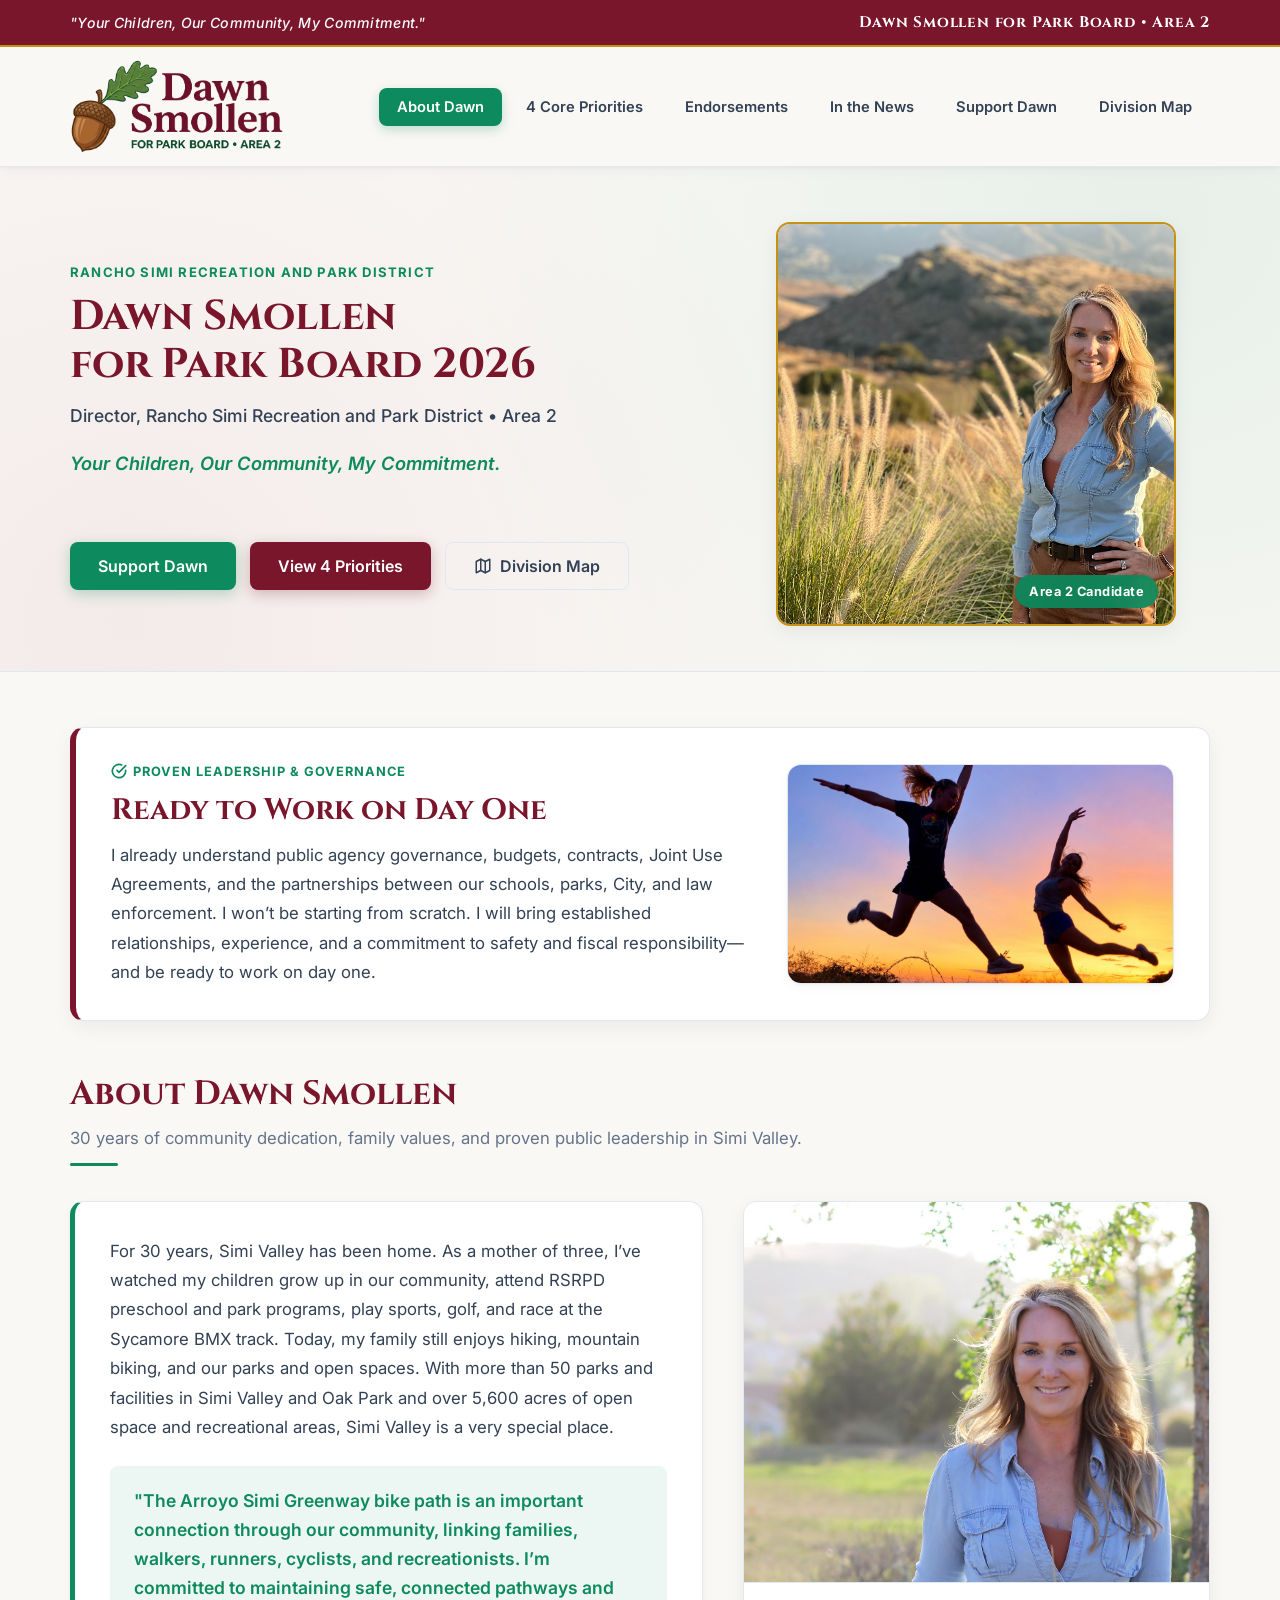
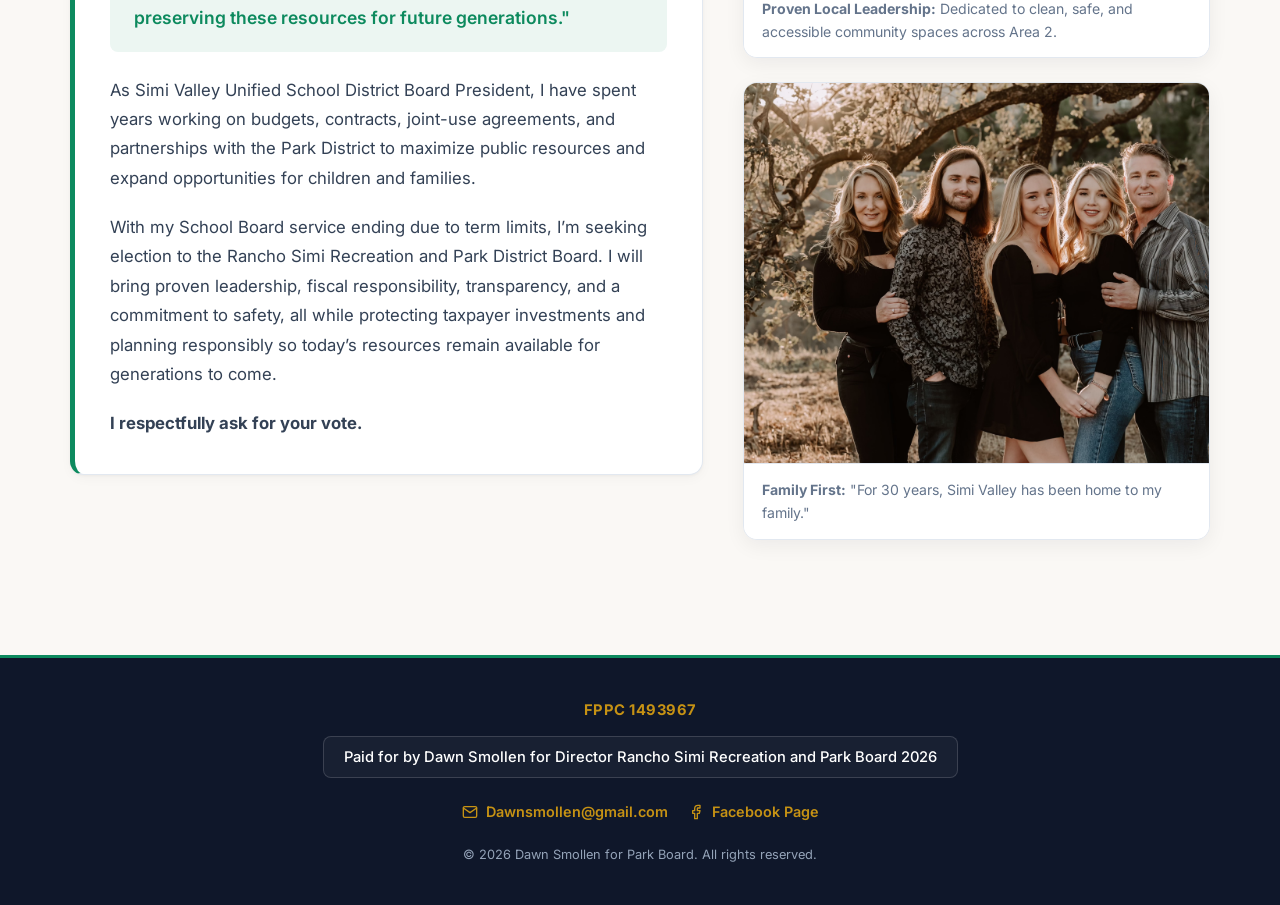
==== index.html @ cfe1ad6b "Add Home Page content Ready to Work on Day One feature banner, update 4 Priorities copy and photos, " ====
<!DOCTYPE html>
<html lang="en">
<head>
  <meta charset="UTF-8">
  <meta name="viewport" content="width=device-width, initial-scale=1.0">
  <meta name="description" content="Official campaign website for Dawn Smollen for Director, Rancho Simi Recreation and Park District Area 2 / Division #2. Your Children, Our Community, My Commitment. FPPC 1493967.">
  <meta name="author" content="Dawn Smollen for Park Board 2026">
  <meta name="robots" content="index, follow">
  <title>Dawn Smollen for Park Board 2026 | Area 2</title>

  <!-- Open Graph / Social Sharing Meta Tags (iMessage, WhatsApp, Facebook, LinkedIn) -->
  <meta property="og:type" content="website">
  <meta property="og:title" content="Dawn Smollen for Park Board 2026 | Area 2">
  <meta property="og:description" content="Official campaign website for Dawn Smollen, candidate for Director, Rancho Simi Recreation and Park District Area 2. Your Children, Our Community, My Commitment. FPPC 1493967.">
  <meta property="og:image" content="assets/images/og-share-banner.jpg">
  <meta property="og:image:secure_url" content="assets/images/og-share-banner.jpg">
  <meta property="og:image:type" content="image/jpeg">
  <meta property="og:image:width" content="1200">
  <meta property="og:image:height" content="630">
  <meta property="og:image:alt" content="Dawn Smollen for Park Board 2026 Area 2 Campaign Banner">
  <meta property="og:site_name" content="Dawn Smollen for Park Board 2026">

  <!-- Twitter Card Meta Tags -->
  <meta name="twitter:card" content="summary_large_image">
  <meta name="twitter:title" content="Dawn Smollen for Park Board 2026 | Area 2">
  <meta name="twitter:description" content="Official campaign website for Dawn Smollen, candidate for Director, Rancho Simi Recreation and Park District Area 2. Your Children, Our Community, My Commitment. FPPC 1493967.">
  <meta name="twitter:image" content="assets/images/og-share-banner.jpg">
  <meta name="twitter:image:alt" content="Dawn Smollen for Park Board 2026 Area 2 Campaign Banner">

  <!-- Favicon -->
  <link rel="icon" type="image/png" sizes="32x32" href="assets/images/favicon-32x32.png">
  <link rel="icon" type="image/png" sizes="192x192" href="assets/images/favicon-192.png">
  <link rel="apple-touch-icon" sizes="180x180" href="assets/images/favicon.png">
  <link rel="shortcut icon" href="assets/images/favicon.ico">

  <!-- Google Fonts -->
  <link rel="preconnect" href="https://fonts.googleapis.com">
  <link rel="preconnect" href="https://fonts.gstatic.com" crossorigin>
  <link href="https://fonts.googleapis.com/css2?family=Cinzel:wght@600;700&family=Inter:wght@400;500;600;700&display=swap" rel="stylesheet">
  
  <link rel="stylesheet" href="styles.css">
</head>
<body>

  <!-- Top Title Banner -->
  <div class="top-banner">
    <div class="container top-banner-content">
      <div class="banner-slogan">"Your Children, Our Community, My Commitment."</div>
      <div class="banner-title">Dawn Smollen for Park Board • Area 2</div>
    </div>
  </div>

  <!-- Main Navigation Header -->
  <header class="main-header">
    <div class="container header-container">
      <a href="./" class="brand-logo" onclick="return goToRoot(event)" title="Return to Dawn Smollen Campaign Home">
        <img src="assets/images/campaign-header-logo-transparent.png" alt="Dawn Smollen For Park Board Area 2 Logo" class="brand-logo-img">
      </a>

      <button class="mobile-menu-toggle" id="mobileMenuBtn" aria-label="Toggle navigation menu">
        <span></span>
        <span></span>
        <span></span>
      </button>

      <nav class="nav-menu" id="navMenu">
        <button class="nav-tab active" data-tab="about" onclick="switchTab('about')">About Dawn</button>
        <button class="nav-tab" data-tab="priorities" onclick="switchTab('priorities')">4 Core Priorities</button>
        <button class="nav-tab" data-tab="endorsements" onclick="switchTab('endorsements')">Endorsements</button>
        <button class="nav-tab" data-tab="news" onclick="switchTab('news')">In the News</button>
        <button class="nav-tab" data-tab="support" onclick="switchTab('support')">Support Dawn</button>
        <button class="nav-tab" data-tab="map" onclick="switchTab('map')">Division Map</button>
      </nav>
    </div>
  </header>

  <!-- Hero Section -->
  <section class="hero-section">
    <div class="container hero-grid">
      <div class="hero-text">
        <span class="hero-tag">Rancho Simi Recreation and Park District</span>
        <h1 class="hero-heading">Dawn Smollen <br>for Park Board 2026</h1>
        <p class="hero-sub">Director, Rancho Simi Recreation and Park District • Area 2</p>
        
        <!-- Editorial Tagline without drop icon -->
        <div class="hero-slogan-tagline">
          Your Children, Our Community, My Commitment.
        </div>

        <div class="hero-actions">
          <button class="btn btn-primary btn-lg" onclick="switchTab('support')">Support Dawn</button>
          <button class="btn btn-maroon btn-lg" onclick="switchTab('priorities')">View 4 Priorities</button>
          <button class="btn btn-outline btn-lg" onclick="switchTab('map')">
            <svg width="18" height="18" viewBox="0 0 24 24" fill="none" stroke="currentColor" stroke-width="2" stroke-linecap="round" stroke-linejoin="round"><polygon points="3 6 9 3 15 6 21 3 21 18 15 21 9 18 3 21"/><line x1="9" x2="9" y1="3" y2="18"/><line x1="15" x2="15" y1="6" y2="21"/></svg>
            Division Map
          </button>
        </div>
      </div>
      <div class="hero-image-wrapper">
        <div class="hero-portrait-card">
          <img src="assets/images/dawn-hero-portrait.jpg" alt="Dawn Smollen in Simi Valley Open Space">
          <span class="hero-badge-tag">Area 2 Candidate</span>
        </div>
      </div>
    </div>
  </section>

  <!-- Main Content Area -->
  <main class="main-content container">

    <!-- TAB 1: ABOUT DAWN & HOME CONTENT -->
    <div id="aboutTab" class="tab-pane active">
      
      <!-- New Home Page Content Feature Banner (Positioned Above About Dawn Smollen) -->
      <div class="day-one-feature-card">
        <div class="day-one-grid">
          <div class="day-one-content">
            <div class="day-one-badge">
              <svg width="16" height="16" viewBox="0 0 24 24" fill="none" stroke="currentColor" stroke-width="2.5" stroke-linecap="round" stroke-linejoin="round"><path d="M22 11.08V12a10 10 0 1 1-5.93-9.14"/><polyline points="22 4 12 14.01 9 11.01"/></svg>
              Proven Leadership & Governance
            </div>
            <h2 class="day-one-title">Ready to Work on Day One</h2>
            <p class="day-one-body">
              I already understand public agency governance, budgets, contracts, Joint Use Agreements, and the partnerships between our schools, parks, City, and law enforcement. I won’t be starting from scratch. I will bring established relationships, experience, and a commitment to safety and fiscal responsibility—and be ready to work on day one.
            </p>
          </div>
          <div class="day-one-img-box">
            <img src="assets/images/2026-09-27/IMG_5885.jpeg" alt="Simi Valley youth enjoying park open space at sunset">
          </div>
        </div>
      </div>

      <div class="section-header">
        <h2 class="section-title">About Dawn Smollen</h2>
        <p class="section-sub">30 years of community dedication, family values, and proven public leadership in Simi Valley.</p>
        <div class="title-line"></div>
      </div>

      <div class="about-container">
        <div class="about-bio-card">
          <p>
            For 30 years, Simi Valley has been home. As a mother of three, I’ve watched my children grow up in our community, attend RSRPD preschool and park programs, play sports, golf, and race at the Sycamore BMX track. Today, my family still enjoys hiking, mountain biking, and our parks and open spaces. With more than 50 parks and facilities in Simi Valley and Oak Park and over 5,600 acres of open space and recreational areas, Simi Valley is a very special place.
          </p>

          <div class="quote-highlight">
            "The Arroyo Simi Greenway bike path is an important connection through our community, linking families, walkers, runners, cyclists, and recreationists. I’m committed to maintaining safe, connected pathways and preserving these resources for future generations."
          </div>

          <p>
            As Simi Valley Unified School District Board President, I have spent years working on budgets, contracts, joint-use agreements, and partnerships with the Park District to maximize public resources and expand opportunities for children and families.
          </p>
          <p>
            With my School Board service ending due to term limits, I’m seeking election to the Rancho Simi Recreation and Park District Board. I will bring proven leadership, fiscal responsibility, transparency, and a commitment to safety, all while protecting taxpayer investments and planning responsibly so today’s resources remain available for generations to come.
          </p>
          <p>
            <strong>I respectfully ask for your vote.</strong>
          </p>
        </div>

        <div class="about-sidebar-photos">
          <div class="photo-caption-card">
            <img src="assets/images/dawn-about-portrait-framed.jpg" alt="Dawn Smollen in Park Grass">
            <div class="photo-caption-text">
              <strong>Proven Local Leadership:</strong> Dedicated to clean, safe, and accessible community spaces across Area 2.
            </div>
          </div>

          <div class="photo-caption-card">
            <img src="assets/images/dawn-family-oak.jpg" alt="Dawn Smollen and Family under Oak Trees">
            <div class="photo-caption-text">
              <strong>Family First:</strong> "For 30 years, Simi Valley has been home to my family."
            </div>
          </div>
        </div>
      </div>
    </div>

    <!-- TAB 2: 4 CORE PRIORITIES -->
    <div id="prioritiesTab" class="tab-pane">
      <div class="section-header">
        <h2 class="section-title">4 Core Priorities</h2>
        <p class="section-sub">Dawn's clear, action-oriented plan for Rancho Simi Recreation and Park District.</p>
        <div class="title-line"></div>
      </div>

      <div class="priorities-grid">
        <!-- Priority 1 -->
        <article class="priority-card">
          <div class="priority-img-holder">
            <img src="assets/images/2026-09-27/IMG_5884.jpeg" alt="Simi Valley open space mountains and valley landscape view">
            <span class="priority-badge-num">Priority 1</span>
          </div>
          <div class="priority-body">
            <h3>Protect & Maintain What We Have</h3>
            <p>Our parks, trails, open spaces, playgrounds, and facilities are valuable community assets. My priority is to protect that investment through responsible maintenance, long-term planning, and a strong commitment to safety. This will keep these resources safe, clean, and well maintained for today and future generations.</p>
          </div>
        </article>

        <!-- Priority 2 -->
        <article class="priority-card">
          <div class="priority-img-holder">
            <img src="assets/images/dawn-about-portrait-framed.jpg" alt="Dawn Smollen in Simi Valley Park">
            <span class="priority-badge-num">Priority 2</span>
          </div>
          <div class="priority-body">
            <h3>Fiscal Responsibility & Accountable Leadership</h3>
            <p>Every taxpayer dollar matters. I bring more than 20 years of experience working within this community, along with my School Board experience of overseeing budgets, contracts, risk management, and public resources. I understand the importance of planning for long-term maintenance, protecting existing assets, and understanding the financial impact before making new commitments.</p>
          </div>
        </article>

        <!-- Priority 3 -->
        <article class="priority-card">
          <div class="priority-img-holder">
            <img src="assets/images/2026-09-27/IMG_5882.jpeg" alt="Arroyo Simi Greenway Park Entrance Sign">
            <span class="priority-badge-num">Priority 3</span>
          </div>
          <div class="priority-body">
            <h3>Safety Through Strong Community Partnerships</h3>
            <p>Safety requires agencies to work together. Through my service on the Tri-Agency Committee, I have firsthand experience working with the Park District, School District, City, and law enforcement on issues affecting our community. I will continue strengthening those relationships to help keep our parks, schools, trails, and recreational spaces safe.</p>
          </div>
        </article>

        <!-- Priority 4 -->
        <article class="priority-card">
          <div class="priority-img-holder">
            <img src="assets/images/2026-09-27/Unknown.jpeg" alt="Sycamore BMX Track Race & Trophies">
            <span class="priority-badge-num">Priority 4</span>
          </div>
          <div class="priority-body">
            <h3>Invest Wisely & Maximize Community Resources</h3>
            <p>I understand the Joint Use Agreements between the School District and Park District and how these partnerships help maximize facilities, programs, and taxpayer resources. We should continue sharing resources where it makes sense, avoiding unnecessary duplication, and making responsible investments that provide lasting value for children, families, adults, and seniors.</p>
          </div>
        </article>
      </div>
    </div>

    <!-- TAB 3: ENDORSEMENTS -->
    <div id="endorsementsTab" class="tab-pane">
      <div class="section-header">
        <h2 class="section-title">Community Endorsements</h2>
        <p class="section-sub">Trusted civic leaders, public safety professionals, and park directors supporting Dawn Smollen.</p>
        <div class="title-line"></div>
      </div>

      <div class="endorsements-full-grid">
        <!-- Category 1: Public Safety -->
        <div class="endorsement-category-card">
          <div class="endorsement-category-header">
            <div class="category-icon-box">
              <svg width="22" height="22" viewBox="0 0 24 24" fill="none" stroke="currentColor" stroke-width="2" stroke-linecap="round" stroke-linejoin="round"><path d="M12 22s8-4 8-10V5l-8-3-8 3v7c0 6 8 10 8 10z"/></svg>
            </div>
            <h3>Public Safety & Law Enforcement</h3>
          </div>
          <ul class="endorsement-list">
            <li class="endorsement-item">
              <strong>Simi Valley Police Officers Association</strong>
              <span>Official Organization Endorsement</span>
            </li>
          </ul>
        </div>

        <!-- Category 2: City Council & Civic Leaders -->
        <div class="endorsement-category-card">
          <div class="endorsement-category-header">
            <div class="category-icon-box">
              <svg width="22" height="22" viewBox="0 0 24 24" fill="none" stroke="currentColor" stroke-width="2" stroke-linecap="round" stroke-linejoin="round"><rect x="4" y="2" width="16" height="20" rx="2" ry="2"/><line x1="9" y1="6" x2="15" y2="6"/><line x1="9" y1="10" x2="15" y2="10"/><line x1="9" y1="14" x2="15" y2="14"/></svg>
            </div>
            <h3>Simi Valley City Leadership</h3>
          </div>
          <ul class="endorsement-list">
            <li class="endorsement-item">
              <strong>Dee Dee Cavanaugh</strong>
              <span>Mayor, City of Simi Valley</span>
            </li>
            <li class="endorsement-item">
              <strong>Elaine Litster</strong>
              <span>Mayor Pro Tem, City of Simi Valley</span>
            </li>
            <li class="endorsement-item">
              <strong>Mike Judge</strong>
              <span>Simi Valley City Council Member</span>
            </li>
            <li class="endorsement-item">
              <strong>Mike Kort</strong>
              <span>Supervisor Janice Parvin's Office</span>
            </li>
            <li class="endorsement-item">
              <strong>Glen Becerra</strong>
              <span>Former Simi Valley City Council Member</span>
            </li>
          </ul>
        </div>

        <!-- Category 3: School District Trustees -->
        <div class="endorsement-category-card">
          <div class="endorsement-category-header">
            <div class="category-icon-box">
              <svg width="22" height="22" viewBox="0 0 24 24" fill="none" stroke="currentColor" stroke-width="2" stroke-linecap="round" stroke-linejoin="round"><path d="M22 10v6M2 10l10-5 10 5-10 5z"/><path d="M6 12v5c3 3 9 3 12 0v-5"/></svg>
            </div>
            <h3>Simi Valley Unified School District</h3>
          </div>
          <ul class="endorsement-list">
            <li class="endorsement-item">
              <strong>Stephen Pietrolongo</strong>
              <span>SVUSD Trustee</span>
            </li>
            <li class="endorsement-item">
              <strong>Mike James</strong>
              <span>SVUSD Trustee</span>
            </li>
            <li class="endorsement-item">
              <strong>Bob LaBelle</strong>
              <span>Former SVUSD Trustee</span>
            </li>
          </ul>
        </div>

        <!-- Category 4: Park District Leadership -->
        <div class="endorsement-category-card">
          <div class="endorsement-category-header">
            <div class="category-icon-box">
              <svg width="22" height="22" viewBox="0 0 24 24" fill="none" stroke="currentColor" stroke-width="2" stroke-linecap="round" stroke-linejoin="round"><path d="M12 19l7-7 3 3-7 7-3-3z"/><path d="M18 13l-1.5-7.5L2 2l3.5 14.5L13 18l5-5z"/><path d="M2 2l7.586 7.586"/><circle cx="11" cy="11" r="2"/></svg>
            </div>
            <h3>Rancho Simi Recreation & Park District</h3>
          </div>
          <ul class="endorsement-list">
            <li class="endorsement-item">
              <strong>Brian Dennert</strong>
              <span>Chair, RSRPD Board</span>
            </li>
            <li class="endorsement-item">
              <strong>Eric Lundstrom</strong>
              <span>Director, RSRPD Board</span>
            </li>
            <li class="endorsement-item">
              <strong>Brooke Grayson</strong>
              <span>Director, RSRPD Board</span>
            </li>
            <li class="endorsement-item">
              <strong>Mark Johnson</strong>
              <span>Former RSRPD Director</span>
            </li>
          </ul>
        </div>
      </div>
    </div>

    <!-- TAB 4: IN THE NEWS -->
    <div id="newsTab" class="tab-pane">
      <div class="section-header">
        <h2 class="section-title">In the News & Public Projects</h2>
        <p class="section-sub">Coverage, official planning documents, and community project initiatives.</p>
        <div class="title-line"></div>
      </div>

      <div class="news-container">
        <div class="news-links-list">
          <a href="https://www.simivalley.org/departments/environmental-services/planning-division/documents-applications-and-development-activity/specific-plans/arroyo-simi-greenway-specific-plan" target="_blank" rel="noopener noreferrer" class="news-link-item">
            <div>
              <strong>City of Simi Valley: Arroyo Simi Greenway Specific Plan</strong>
              <p style="font-size: 0.85rem; color: var(--text-muted); font-weight: 400; margin-top: 2px;">Official planning document & trail expansion project guidelines</p>
            </div>
            <svg width="20" height="20" viewBox="0 0 24 24" fill="none" stroke="currentColor" stroke-width="2" stroke-linecap="round" stroke-linejoin="round"><path d="M18 13v6a2 2 0 0 1-2 2H5a2 2 0 0 1-2-2V8a2 2 0 0 1 2-2h6"/><polyline points="15 3 21 3 21 9"/><line x1="10" y1="14" x2="21" y2="3"/></svg>
          </a>

          <a href="https://rsrpd.org/facilities/community_centers/activity_center/activity_center_phase_iii_project.php" target="_blank" rel="noopener noreferrer" class="news-link-item">
            <div>
              <strong>Rancho Simi Park District: Activity Center Phase III Project</strong>
              <p style="font-size: 0.85rem; color: var(--text-muted); font-weight: 400; margin-top: 2px;">Guardian Recreation Center Phase III development overview</p>
            </div>
            <svg width="20" height="20" viewBox="0 0 24 24" fill="none" stroke="currentColor" stroke-width="2" stroke-linecap="round" stroke-linejoin="round"><path d="M18 13v6a2 2 0 0 1-2 2H5a2 2 0 0 1-2-2V8a2 2 0 0 1 2-2h6"/><polyline points="15 3 21 3 21 9"/><line x1="10" y1="14" x2="21" y2="3"/></svg>
          </a>

          <a href="https://www.simivalleyacorn.com/articles/is-bmx-track-on-course-for-funding/" target="_blank" rel="noopener noreferrer" class="news-link-item">
            <div>
              <strong>Simi Valley Acorn: Is BMX Track On Course for Funding?</strong>
              <p style="font-size: 0.85rem; color: var(--text-muted); font-weight: 400; margin-top: 2px;">News article on Sycamore BMX track rebuild and community funding</p>
            </div>
            <svg width="20" height="20" viewBox="0 0 24 24" fill="none" stroke="currentColor" stroke-width="2" stroke-linecap="round" stroke-linejoin="round"><path d="M18 13v6a2 2 0 0 1-2 2H5a2 2 0 0 1-2-2V8a2 2 0 0 1 2-2h6"/><polyline points="15 3 21 3 21 9"/><line x1="10" y1="14" x2="21" y2="3"/></svg>
          </a>
        </div>

        <div class="news-media-grid">
          <div class="news-media-card">
            <img src="assets/images/2026-09-27/IMG_5882.jpeg" alt="Arroyo Simi Greenway Entrance Sign">
            <div style="padding: 12px 16px; font-size: 0.88rem; color: var(--text-muted); border-top: 1px solid var(--border-light);">
              <strong>Arroyo Simi Greenway:</strong> Connecting community trails across Area 2.
            </div>
          </div>

          <div class="news-media-card">
            <img src="assets/images/2026-09-27/Unknown.jpeg" alt="Sycamore BMX Track Race & Trophies">
            <div style="padding: 12px 16px; font-size: 0.88rem; color: var(--text-muted); border-top: 1px solid var(--border-light);">
              <strong>Sycamore BMX Track:</strong> Supporting youth sports and park recreation facilities.
            </div>
          </div>
        </div>
      </div>
    </div>

    <!-- TAB 5: SUPPORT DAWN -->
    <div id="supportTab" class="tab-pane">
      <div class="section-header">
        <h2 class="section-title">Support Dawn Smollen</h2>
        <p class="section-sub">Grassroots support powers our campaign across Area 2!</p>
        <div class="title-line"></div>
      </div>

      <div class="support-layout">
        <!-- Venmo Donation Card -->
        <div class="support-venmo-card">
          <h3 style="font-family: var(--font-serif); font-size: 1.35rem; color: var(--primary-maroon);">Contribute via Venmo</h3>
          <p style="font-size: 0.92rem; color: var(--text-muted); margin-top: 4px;">Direct grassroots campaign contributions</p>
          
          <!-- Venmo QR code image linked directly to Venmo -->
          <a href="https://venmo.com/u/Dawn4parks" target="_blank" rel="noopener noreferrer" class="venmo-qr-link" title="Click to open Venmo profile @Dawn4parks">
            <img src="assets/images/venmo-donation-qr-enlarged.jpg" alt="Official Venmo QR Code for Dawn Smollen 4 Parks - Click to Open Venmo" class="venmo-qr-img">
          </a>
          
          <a href="https://venmo.com/u/Dawn4parks" target="_blank" rel="noopener noreferrer" class="venmo-handle">
            @Dawn4parks &rarr;
          </a>

          <div class="reporting-box">
            <strong>Important Legal Note for Donors:</strong><br>
            Please remember to include your <strong>Name</strong>, <strong>Address</strong>, and <strong>Occupation</strong> in the note section of your Venmo transfer for campaign records and FPPC compliance reporting. Thank you so much for your support!
          </div>
        </div>

        <!-- Action Items Card -->
        <div class="support-action-card">
          <h3 style="font-family: var(--font-serif); font-size: 1.35rem; color: var(--primary-maroon);">Get Involved in Area 2</h3>
          <p style="font-size: 0.92rem; color: var(--text-muted); margin-top: 4px;">How you can help elect Dawn Smollen to the Park Board</p>

          <div class="support-options-list">
            <!-- Option 1: Yard Sign -->
            <div class="support-option-item">
              <div class="option-icon">
                <svg width="20" height="20" viewBox="0 0 24 24" fill="none" stroke="currentColor" stroke-width="2" stroke-linecap="round" stroke-linejoin="round"><path d="m3 9 9-7 9 7v11a2 2 0 0 1-2 2H5a2 2 0 0 1-2-2z"/><polyline points="9 22 9 12 15 12 15 22"/></svg>
              </div>
              <div class="option-text">
                <h4>Request a Lawn Sign</h4>
                <p>We are happy to drop off and install campaign signs free of charge in Area 2.</p>
                <a href="https://forms.google.com" target="_blank" rel="noopener noreferrer" class="btn btn-primary btn-sm" style="margin-top: 8px;">
                  Fill Out Yard Sign Request Form &rarr;
                </a>
              </div>
            </div>

            <!-- Option 2: Write a Check -->
            <div class="support-option-item">
              <div class="option-icon">
                <svg width="20" height="20" viewBox="0 0 24 24" fill="none" stroke="currentColor" stroke-width="2" stroke-linecap="round" stroke-linejoin="round"><rect width="20" height="14" x="2" y="5" rx="2"/><line x1="2" x2="22" y1="10" y2="10"/></svg>
              </div>
              <div class="option-text">
                <h4>Donate via Check</h4>
                <p>If you prefer to write a check, we are happy to pick them up directly from your residence.</p>
                <a href="https://forms.google.com" target="_blank" rel="noopener noreferrer" class="btn btn-maroon btn-sm" style="margin-top: 8px;">
                  Fill Out Check Pick-Up Request Form &rarr;
                </a>
              </div>
            </div>

            <!-- Option 3: Volunteer & Walk -->
            <div class="support-option-item">
              <div class="option-icon" style="background: rgba(198, 146, 20, 0.15); color: var(--accent-gold);">
                <svg width="20" height="20" viewBox="0 0 24 24" fill="none" stroke="currentColor" stroke-width="2" stroke-linecap="round" stroke-linejoin="round"><path d="m11 17 2 2a1 1 0 0 0 1.4 0l4.3-4.3a1 1 0 0 0 0-1.4L15 9"/><path d="m14 6-2.5-2.5a1 1 0 0 0-1.4 0L4 9.6a1 1 0 0 0 0 1.4L9 16"/><path d="M18 12h4v8h-8"/></svg>
              </div>
              <div class="option-text">
                <h4>Volunteer & Walk Neighborhoods</h4>
                <p>Join our volunteer team walking neighborhoods and dropping campaign information for neighbors.</p>
                <a href="https://forms.google.com" target="_blank" rel="noopener noreferrer" class="btn btn-gold btn-sm" style="margin-top: 8px;">
                  Fill Out Volunteer Registration Form &rarr;
                </a>
              </div>
            </div>
          </div>

          <div class="endorsements-banner-box" style="cursor: pointer;" onclick="switchTab('endorsements')">
            Official Civic & Public Safety Endorsements &rarr;
          </div>
        </div>
      </div>
    </div>

    <!-- TAB 6: DIVISION MAP -->
    <div id="mapTab" class="tab-pane">
      <div class="section-header">
        <h2 class="section-title">Rancho Simi Division 2 Map</h2>
        <p class="section-sub">Official district boundaries covering Area 2 / Division #2 in Simi Valley.</p>
        <div class="title-line"></div>
      </div>

      <div class="map-container">
        <div class="map-official-img-box">
          <img src="assets/images/division-2-official-map.jpg" alt="Official Rancho Simi Division 2 Boundary Map Graphic">
          <div class="map-overlay-banner">
            <div>
              <h3 style="font-size: 1.35rem; font-family: var(--font-serif);">Rancho Simi Recreation & Park District</h3>
              <p style="font-size: 0.92rem; opacity: 0.9;">Official Division 2 Street & Area Boundaries</p>
            </div>
            <a href="https://experience.arcgis.com/experience/8eec116efa414043bdd5a59d3cf31030" target="_blank" rel="noopener noreferrer" class="btn btn-primary btn-lg">
              <svg width="18" height="18" viewBox="0 0 24 24" fill="none" stroke="currentColor" stroke-width="2" stroke-linecap="round" stroke-linejoin="round"><polygon points="3 6 9 3 15 6 21 3 21 18 15 21 9 18 3 21"/><line x1="9" x2="9" y1="3" y2="18"/><line x1="15" x2="15" y1="6" y2="21"/></svg>
              Open Interactive ArcGIS Map &rarr;
            </a>
          </div>
        </div>

        <div class="map-details">
          <span>Official Map Link:</span>
          <a href="https://experience.arcgis.com/experience/8eec116efa414043bdd5a59d3cf31030" target="_blank" rel="noopener noreferrer" class="map-url-link">
            https://experience.arcgis.com/experience/8eec116efa414043bdd5a59d3cf31030
          </a>
        </div>
      </div>
    </div>

  </main>

  <!-- Footer -->
  <footer class="main-footer">
    <div class="container footer-content">
      <div class="footer-fppc">FPPC 1493967</div>
      <div class="footer-paidfor">Paid for by Dawn Smollen for Director Rancho Simi Recreation and Park Board 2026</div>
      
      <div class="footer-contact-links">
        <a href="mailto:Dawnsmollen@gmail.com" class="footer-contact-item">
          <svg width="16" height="16" viewBox="0 0 24 24" fill="none" stroke="currentColor" stroke-width="2" stroke-linecap="round" stroke-linejoin="round"><path d="M4 4h16c1.1 0 2 .9 2 2v12c0 1.1-.9 2-2 2H4c-1.1 0-2-.9-2-2V6c0-1.1.9-2 2-2z"/><polyline points="22,6 12,13 2,6"/></svg>
          Dawnsmollen@gmail.com
        </a>
        <a href="https://www.facebook.com/dawnsmollenforsimivalleyparkboard" target="_blank" rel="noopener noreferrer" class="footer-contact-item">
          <svg width="16" height="16" viewBox="0 0 24 24" fill="none" stroke="currentColor" stroke-width="2" stroke-linecap="round" stroke-linejoin="round"><path d="M18 2h-3a5 5 0 0 0-5 5v3H7v4h3v8h4v-8h3l1-4h-4V7a1 1 0 0 1 1-1h3z"/></svg>
          Facebook Page
        </a>
      </div>

      <p style="font-size: 0.8rem; margin-top: 6px;">&copy; 2026 Dawn Smollen for Park Board. All rights reserved.</p>
    </div>
  </footer>

  <script src="main.js"></script>
</body>
</html>
---- styles.css ----
/* ==========================================================================
   DAWN SMOLLEN FOR PARK BOARD AREA 2 - BESPOKE LIGHT MODE DESIGN SYSTEM
   Palette: Rich Maroon (#7A162B), Park Emerald (#0D8A5E), Acorn Gold (#C69214)
   ========================================================================== */

:root {
  /* Brand Palette */
  --primary-maroon: #7A162B;
  --primary-maroon-hover: #5A0F1E;
  --primary-maroon-light: rgba(122, 22, 43, 0.06);

  --secondary-green: #0D8A5E;
  --secondary-green-hover: #086645;
  --secondary-green-light: rgba(13, 138, 94, 0.08);

  --accent-gold: #C69214;
  --accent-gold-hover: #A3770F;
  --accent-gold-light: rgba(198, 146, 20, 0.12);

  /* Light Surfaces & Text Only */
  --bg-main: #FAF8F5;
  --bg-surface: #FFFFFF;
  --bg-header: rgba(250, 248, 245, 0.96);
  --text-primary: #0F172A;
  --text-secondary: #334155;
  --text-muted: #64748B;
  --border-light: #E2E8F0;
  --border-focus: #0D8A5E;

  /* Elevation */
  --shadow-subtle: 0 1px 3px rgba(0, 0, 0, 0.04), 0 4px 12px rgba(0, 0, 0, 0.03);
  --shadow-card: 0 6px 20px rgba(15, 23, 42, 0.06);
  --shadow-hover: 0 12px 32px rgba(13, 138, 94, 0.14);

  /* Typography */
  --font-serif: 'Cinzel', Georgia, serif;
  --font-sans: 'Inter', -apple-system, BlinkMacSystemFont, "Segoe UI", Roboto, sans-serif;

  /* Radius & Motion */
  --radius-sm: 8px;
  --radius-md: 14px;
  --radius-lg: 22px;
  --transition-fast: 0.2s cubic-bezier(0.4, 0, 0.2, 1);
  --transition-smooth: 0.35s cubic-bezier(0.4, 0, 0.2, 1);
}

/* Base Reset */
*, *::before, *::after {
  box-sizing: border-box;
  margin: 0;
  padding: 0;
}

html {
  scroll-behavior: smooth;
  font-size: 16px;
}

body {
  font-family: var(--font-sans);
  background-color: var(--bg-main);
  color: var(--text-primary);
  line-height: 1.65;
  -webkit-font-smoothing: antialiased;
}

.container {
  width: 90%;
  max-width: 1140px;
  margin: 0 auto;
}

img {
  max-width: 100%;
  height: auto;
  display: block;
}

a {
  color: var(--secondary-green);
  text-decoration: none;
  transition: color var(--transition-fast);
}

a:hover {
  color: var(--primary-maroon);
}

/* Top Banner */
.top-banner {
  background: var(--primary-maroon);
  color: #FFFFFF;
  padding: 10px 0;
  font-size: 0.88rem;
  border-bottom: 2px solid var(--accent-gold);
}

.top-banner-content {
  display: flex;
  justify-content: space-between;
  align-items: center;
  gap: 15px;
}

.banner-slogan {
  font-weight: 500;
  font-style: italic;
  color: #F8FAFC;
  letter-spacing: 0.3px;
}

.banner-title {
  font-family: var(--font-serif);
  font-weight: 700;
  letter-spacing: 0.8px;
  font-size: 0.95rem;
}

/* Header & Navigation */
.main-header {
  position: sticky;
  top: 0;
  z-index: 1000;
  background: var(--bg-header);
  backdrop-filter: blur(16px);
  border-bottom: 1px solid var(--border-light);
  box-shadow: var(--shadow-subtle);
}

.header-container {
  display: flex;
  justify-content: space-between;
  align-items: center;
  padding: 12px 0;
}

/* Prominent, Larger Transparent Header Logo */
.brand-logo-img {
  height: 95px;
  max-height: 105px;
  width: auto;
  object-fit: contain;
  transition: transform var(--transition-fast);
}

.brand-logo:hover .brand-logo-img {
  transform: scale(1.02);
}

.nav-menu {
  display: flex;
  align-items: center;
  gap: 6px;
}

.nav-tab {
  background: transparent;
  border: none;
  padding: 10px 18px;
  font-family: var(--font-sans);
  font-size: 0.92rem;
  font-weight: 600;
  color: var(--text-secondary);
  cursor: pointer;
  border-radius: var(--radius-sm);
  transition: var(--transition-fast);
}

.nav-tab:hover {
  color: var(--secondary-green);
  background: var(--secondary-green-light);
}

.nav-tab.active {
  color: #FFFFFF;
  background: var(--secondary-green);
  box-shadow: 0 4px 12px rgba(13, 138, 94, 0.25);
}

.mobile-menu-toggle {
  display: none;
  background: none;
  border: none;
  flex-direction: column;
  gap: 5px;
  cursor: pointer;
  padding: 6px;
}

.mobile-menu-toggle span {
  width: 24px;
  height: 2px;
  background-color: var(--text-primary);
  border-radius: 1px;
}

/* Buttons */
.btn {
  display: inline-flex;
  align-items: center;
  justify-content: center;
  gap: 8px;
  padding: 11px 22px;
  font-family: var(--font-sans);
  font-size: 0.92rem;
  font-weight: 600;
  border-radius: var(--radius-sm);
  cursor: pointer;
  transition: var(--transition-fast);
  border: none;
  text-align: center;
}

.btn-primary {
  background: var(--secondary-green);
  color: #FFFFFF;
  box-shadow: 0 4px 14px rgba(13, 138, 94, 0.28);
}

.btn-primary:hover {
  background: var(--secondary-green-hover);
  color: #FFFFFF;
  transform: translateY(-2px);
  box-shadow: 0 6px 18px rgba(13, 138, 94, 0.38);
}

.btn-maroon {
  background: var(--primary-maroon);
  color: #FFFFFF;
  box-shadow: 0 4px 14px rgba(122, 22, 43, 0.28);
}

.btn-maroon:hover {
  background: var(--primary-maroon-hover);
  color: #FFFFFF;
  transform: translateY(-2px);
}

.btn-gold {
  background-color: #C69214 !important;
  color: #FFFFFF !important;
  box-shadow: 0 4px 14px rgba(198, 146, 20, 0.38);
}

.btn-gold:hover {
  background-color: #A3770F !important;
  color: #FFFFFF !important;
  transform: translateY(-2px);
  box-shadow: 0 6px 18px rgba(198, 146, 20, 0.48);
}

.btn-dark {
  background: #0F172A;
  color: #FFFFFF;
  box-shadow: 0 4px 14px rgba(15, 23, 42, 0.3);
}

.btn-dark:hover {
  background: #1E293B;
  color: #FFFFFF;
  transform: translateY(-2px);
  box-shadow: 0 6px 18px rgba(15, 23, 42, 0.4);
}

.btn-outline {
  background: transparent;
  border: 1px solid var(--border-light);
  color: var(--text-secondary);
}

.btn-outline:hover {
  border-color: var(--secondary-green);
  color: var(--secondary-green);
}

.btn-lg {
  padding: 13px 28px;
  font-size: 1rem;
}

.btn-block {
  width: 100%;
}

.btn-sm {
  padding: 10px 20px;
  font-size: 0.88rem;
}

/* Hero Section */
.hero-section {
  padding: 55px 0 45px;
  background: radial-gradient(circle at 90% 10%, var(--secondary-green-light) 0%, transparent 60%),
              radial-gradient(circle at 10% 90%, var(--primary-maroon-light) 0%, transparent 60%);
  border-bottom: 1px solid var(--border-light);
}

.hero-grid {
  display: grid;
  grid-template-columns: 1.15fr 0.85fr;
  gap: 40px;
  align-items: center;
}

.hero-tag {
  display: inline-block;
  font-size: 0.82rem;
  font-weight: 700;
  color: var(--secondary-green);
  text-transform: uppercase;
  letter-spacing: 1.2px;
  margin-bottom: 10px;
}

.hero-heading {
  font-family: var(--font-serif);
  font-size: 2.6rem;
  font-weight: 700;
  color: var(--primary-maroon);
  line-height: 1.15;
  margin-bottom: 12px;
}

.hero-sub {
  font-size: 1.1rem;
  color: var(--text-secondary);
  margin-bottom: 14px;
  font-weight: 500;
}

/* Editorial Slogan Tagline (with bottom margin to separate from buttons) */
.hero-slogan-tagline {
  font-family: var(--font-sans);
  font-style: italic;
  font-weight: 600;
  font-size: 1.15rem;
  color: var(--secondary-green);
  margin-top: 18px;
  margin-bottom: 64px;
}

.hero-actions {
  display: flex;
  gap: 14px;
  flex-wrap: wrap;
}

.hero-portrait-card {
  position: relative;
  border-radius: var(--radius-md);
  overflow: hidden;
  box-shadow: var(--shadow-card);
  border: 2px solid var(--accent-gold);
  background: var(--bg-surface);
  max-width: 400px;
  margin: 0 auto;
}

.hero-portrait-card img {
  width: 100%;
  height: 400px;
  object-fit: cover;
  object-position: center top;
}

.hero-badge-tag {
  position: absolute;
  bottom: 16px;
  right: 16px;
  background: rgba(13, 138, 94, 0.92);
  backdrop-filter: blur(8px);
  color: #FFFFFF;
  font-size: 0.8rem;
  font-weight: 700;
  padding: 6px 14px;
  border-radius: 20px;
  letter-spacing: 0.5px;
}

/* Main Sections */
.main-content {
  padding: 55px 0;
  min-height: 480px;
}

.tab-pane {
  display: none;
  animation: fadeIn 0.35s ease;
}

.tab-pane.active {
  display: block;
}

@keyframes fadeIn {
  from { opacity: 0; transform: translateY(6px); }
  to { opacity: 1; transform: translateY(0); }
}

.section-header {
  margin-bottom: 35px;
}

.section-title {
  font-family: var(--font-serif);
  font-size: 2.1rem;
  font-weight: 700;
  color: var(--primary-maroon);
}

.section-sub {
  font-size: 1.05rem;
  color: var(--text-muted);
  margin-top: 4px;
}

.title-line {
  width: 48px;
  height: 3px;
  background: var(--secondary-green);
  margin-top: 10px;
  border-radius: 2px;
}

/* ABOUT DAWN TAB */
.about-container {
  display: grid;
  grid-template-columns: 1.15fr 0.85fr;
  gap: 40px;
  align-items: start;
}

.about-bio-card {
  background: var(--bg-surface);
  border: 1px solid var(--border-light);
  border-left: 5px solid var(--secondary-green);
  border-radius: var(--radius-md);
  padding: 35px;
  box-shadow: var(--shadow-subtle);
}

.about-bio-card p {
  margin-bottom: 20px;
  font-size: 1.05rem;
  color: var(--text-secondary);
  line-height: 1.75;
}

.about-bio-card p:last-child {
  margin-bottom: 0;
}

.quote-highlight {
  background-color: var(--secondary-green-light);
  border-radius: var(--radius-sm);
  padding: 20px 24px;
  font-weight: 600;
  color: var(--secondary-green);
  margin: 24px 0;
  font-size: 1.1rem;
}

.about-sidebar-photos {
  display: flex;
  flex-direction: column;
  gap: 24px;
}

.photo-caption-card {
  background: var(--bg-surface);
  border-radius: var(--radius-md);
  overflow: hidden;
  border: 1px solid var(--border-light);
  box-shadow: var(--shadow-card);
}

/* TOP-ALIGNED PORTRAIT IMAGE FRAMING (Face & Head fully framed at top of container) */
.photo-caption-card img {
  width: 100%;
  height: 380px;
  object-fit: cover;
  object-position: center 15% !important;
}

.photo-caption-text {
  padding: 14px 18px;
  font-size: 0.88rem;
  color: var(--text-muted);
  background: var(--bg-surface);
  border-top: 1px solid var(--border-light);
}

/* 4 CORE PRIORITIES TAB */
.priorities-grid {
  display: grid;
  grid-template-columns: repeat(auto-fit, minmax(260px, 1fr));
  gap: 28px;
}

.priority-card {
  background: var(--bg-surface);
  border-radius: var(--radius-md);
  border: 1px solid var(--border-light);
  overflow: hidden;
  box-shadow: var(--shadow-card);
  transition: var(--transition-fast);
  display: flex;
  flex-direction: column;
}

.priority-card:hover {
  box-shadow: var(--shadow-hover);
  border-color: var(--secondary-green);
  transform: translateY(-4px);
}

.priority-img-holder {
  position: relative;
  height: 210px;
  overflow: hidden;
}

.priority-img-holder img {
  width: 100%;
  height: 100%;
  object-fit: cover;
  transition: transform 0.4s ease;
}

.priority-card:hover .priority-img-holder img {
  transform: scale(1.04);
}

.priority-badge-num {
  position: absolute;
  top: 14px;
  left: 14px;
  background: var(--primary-maroon);
  color: #FFFFFF;
  font-weight: 800;
  font-size: 0.82rem;
  padding: 5px 12px;
  border-radius: 20px;
  border: 1px solid var(--accent-gold);
}

.priority-body {
  padding: 24px;
  flex: 1;
  display: flex;
  flex-direction: column;
}

.priority-body h3 {
  font-family: var(--font-serif);
  font-size: 1.3rem;
  color: var(--primary-maroon);
  margin-bottom: 12px;
}

.priority-body p {
  font-size: 0.95rem;
  color: var(--text-secondary);
  line-height: 1.6;
}

/* IN THE NEWS TAB */
.news-container {
  display: grid;
  grid-template-columns: 1.2fr 0.8fr;
  gap: 32px;
}

.news-links-list {
  display: flex;
  flex-direction: column;
  gap: 14px;
}

.news-link-item {
  display: flex;
  align-items: center;
  justify-content: space-between;
  background: var(--bg-surface);
  border: 1px solid var(--border-light);
  border-radius: var(--radius-sm);
  padding: 20px 24px;
  box-shadow: var(--shadow-subtle);
  transition: var(--transition-fast);
  color: var(--text-primary);
  font-weight: 600;
}

.news-link-item:hover {
  border-color: var(--secondary-green);
  color: var(--secondary-green);
  transform: translateX(4px);
  box-shadow: var(--shadow-card);
}

.news-media-grid {
  display: flex;
  flex-direction: column;
  gap: 20px;
}

.news-media-card {
  background: var(--bg-surface);
  border-radius: var(--radius-md);
  overflow: hidden;
  border: 1px solid var(--border-light);
  box-shadow: var(--shadow-card);
}

.news-media-card img {
  width: 100%;
  height: 200px;
  object-fit: cover;
}

/* SUPPORT DAWN & VENMO TAB */
.support-layout {
  display: grid;
  grid-template-columns: 1fr 1fr;
  gap: 32px;
}

.support-venmo-card {
  background: var(--bg-surface);
  border: 1px solid var(--border-light);
  border-top: 4px solid var(--primary-maroon);
  border-radius: var(--radius-md);
  padding: 28px 12px;
  box-shadow: var(--shadow-card);
  display: flex;
  flex-direction: column;
  align-items: center;
  text-align: center;
}

/* Venmo QR sized to fill container width cleanly */
.venmo-qr-link {
  display: block;
  width: 100%;
  max-width: 100%;
  margin: 18px 0;
  transition: transform var(--transition-fast);
  border-radius: var(--radius-md);
  overflow: hidden;
}

.venmo-qr-link:hover {
  transform: scale(1.02);
}

.venmo-qr-img {
  width: 100%;
  max-width: 100%;
  height: auto;
  border-radius: var(--radius-md);
  border: 1px solid var(--border-light);
  box-shadow: var(--shadow-subtle);
  cursor: pointer;
  display: block;
}

/* Active link for Venmo handle */
.venmo-handle {
  display: inline-block;
  background-color: var(--primary-maroon-light);
  color: var(--primary-maroon);
  font-weight: 700;
  font-size: 1.15rem;
  padding: 10px 24px;
  border-radius: 30px;
  margin-bottom: 18px;
  transition: var(--transition-fast);
  border: 1px solid rgba(122, 22, 43, 0.2);
}

.venmo-handle:hover {
  background-color: var(--primary-maroon);
  color: #FFFFFF;
  transform: translateY(-2px);
}

.reporting-box {
  background-color: var(--secondary-green-light);
  border: 1px dashed var(--secondary-green);
  border-radius: var(--radius-sm);
  padding: 16px 20px;
  font-size: 0.88rem;
  color: var(--secondary-green);
  text-align: left;
  line-height: 1.5;
  width: 100%;
}

.support-action-card {
  background: var(--bg-surface);
  border: 1px solid var(--border-light);
  border-top: 4px solid var(--secondary-green);
  border-radius: var(--radius-md);
  padding: 30px;
  box-shadow: var(--shadow-card);
}

.support-options-list {
  display: flex;
  flex-direction: column;
  gap: 20px;
  margin-top: 20px;
}

.support-option-item {
  display: flex;
  align-items: flex-start;
  gap: 16px;
  background: var(--bg-main);
  border: 1px solid var(--border-light);
  padding: 18px;
  border-radius: var(--radius-sm);
}

.option-icon {
  width: 38px;
  height: 38px;
  border-radius: 8px;
  background: var(--secondary-green-light);
  color: var(--secondary-green);
  display: flex;
  align-items: center;
  justify-content: center;
  flex-shrink: 0;
}

.option-text {
  flex: 1;
}

.option-text h4 {
  font-size: 1rem;
  color: var(--primary-maroon);
  margin-bottom: 4px;
}

.option-text p {
  font-size: 0.88rem;
  color: var(--text-muted);
  margin-bottom: 12px;
}

.endorsements-banner-box {
  margin-top: 24px;
  background-color: var(--accent-gold-light);
  border: 1px solid var(--accent-gold);
  border-radius: var(--radius-sm);
  padding: 16px;
  text-align: center;
  color: var(--primary-maroon);
  font-weight: 600;
}

/* DIVISION MAP TAB */
.map-container {
  background: var(--bg-surface);
  border: 1px solid var(--border-light);
  border-radius: var(--radius-md);
  overflow: hidden;
  box-shadow: var(--shadow-card);
}

.map-official-img-box {
  position: relative;
  width: 100%;
  max-height: 520px;
  overflow: hidden;
  background: #F8FAFC;
}

.map-official-img-box img {
  width: 100%;
  height: 100%;
  object-fit: contain;
}

.map-overlay-banner {
  position: absolute;
  bottom: 0;
  left: 0;
  right: 0;
  background: linear-gradient(to top, rgba(15, 23, 42, 0.95), rgba(15, 23, 42, 0.6), transparent);
  padding: 24px 30px;
  color: #FFFFFF;
  display: flex;
  justify-content: space-between;
  align-items: center;
  flex-wrap: wrap;
  gap: 15px;
}

.map-details {
  padding: 20px 30px;
  display: flex;
  align-items: center;
  gap: 14px;
  font-size: 0.9rem;
  color: var(--text-secondary);
}

.map-url-link {
  font-family: monospace;
  font-size: 0.88rem;
  background: var(--bg-main);
  padding: 6px 14px;
  border-radius: var(--radius-sm);
  border: 1px solid var(--border-light);
}

/* Footer */
.main-footer {
  background: var(--text-primary);
  color: #94A3B8;
  padding: 40px 0;
  border-top: 3px solid var(--secondary-green);
  margin-top: 60px;
}

.footer-content {
  display: flex;
  flex-direction: column;
  align-items: center;
  gap: 14px;
  text-align: center;
}

.footer-fppc {
  color: var(--accent-gold);
  font-weight: 700;
  font-size: 0.92rem;
  letter-spacing: 0.5px;
}

.footer-paidfor {
  color: #FFFFFF;
  font-weight: 500;
  font-size: 0.92rem;
  border: 1px solid rgba(255, 255, 255, 0.15);
  padding: 8px 20px;
  border-radius: var(--radius-sm);
  background: rgba(255, 255, 255, 0.04);
}

.footer-contact-links {
  display: flex;
  align-items: center;
  gap: 20px;
  margin-top: 8px;
  flex-wrap: wrap;
  justify-content: center;
}

.footer-contact-item {
  display: inline-flex;
  align-items: center;
  gap: 8px;
  color: var(--accent-gold);
  font-weight: 600;
  font-size: 0.9rem;
  transition: color var(--transition-fast);
}

.footer-contact-item:hover {
  color: #FFFFFF;
  text-decoration: underline;
}

/* Home Page Content "Ready to Work on Day One" Feature Banner */
.day-one-feature-card {
  background: var(--bg-surface);
  border: 1px solid var(--border-light);
  border-left: 6px solid var(--primary-maroon);
  border-radius: var(--radius-md);
  padding: 32px 35px;
  margin-bottom: 45px;
  box-shadow: var(--shadow-card);
}

.day-one-grid {
  display: grid;
  grid-template-columns: 1.25fr 0.75fr;
  gap: 30px;
  align-items: center;
}

.day-one-badge {
  display: inline-flex;
  align-items: center;
  gap: 6px;
  font-size: 0.8rem;
  font-weight: 700;
  color: var(--secondary-green);
  letter-spacing: 1px;
  text-transform: uppercase;
  margin-bottom: 10px;
}

.day-one-title {
  font-family: var(--font-serif);
  font-size: 1.85rem;
  font-weight: 700;
  color: var(--primary-maroon);
  margin-bottom: 12px;
  line-height: 1.25;
}

.day-one-body {
  font-size: 1.05rem;
  color: var(--text-secondary);
  line-height: 1.75;
}

.day-one-img-box {
  border-radius: var(--radius-md);
  overflow: hidden;
  box-shadow: var(--shadow-subtle);
  border: 1px solid var(--border-light);
  height: 220px;
}

.day-one-img-box img {
  width: 100%;
  height: 100%;
  object-fit: cover;
  object-position: center 30%;
}

/* ENDORSEMENTS SECTION (NO EMOJIS) */
.endorsements-full-grid {
  display: grid;
  grid-template-columns: repeat(auto-fit, minmax(260px, 1fr));
  gap: 28px;
}

.endorsement-category-card {
  background: var(--bg-surface);
  border: 1px solid var(--border-light);
  border-top: 4px solid var(--secondary-green);
  border-radius: var(--radius-md);
  padding: 24px 28px;
  box-shadow: var(--shadow-card);
  display: flex;
  flex-direction: column;
}

.endorsement-category-header {
  display: flex;
  align-items: center;
  gap: 14px;
  margin-bottom: 18px;
  padding-bottom: 12px;
  border-bottom: 1px solid var(--border-light);
}

.category-icon-box {
  width: 40px;
  height: 40px;
  border-radius: 10px;
  background: var(--secondary-green-light);
  color: var(--secondary-green);
  display: flex;
  align-items: center;
  justify-content: center;
  flex-shrink: 0;
}

.endorsement-category-header h3 {
  font-family: var(--font-serif);
  font-size: 1.15rem;
  color: var(--primary-maroon);
  line-height: 1.3;
}

.endorsement-list {
  list-style: none;
  display: flex;
  flex-direction: column;
  gap: 14px;
}

.endorsement-item {
  display: flex;
  flex-direction: column;
  gap: 2px;
  padding: 10px 14px;
  background: var(--bg-main);
  border-radius: var(--radius-sm);
  border: 1px solid var(--border-light);
}

.endorsement-item strong {
  font-size: 0.98rem;
  color: var(--text-primary);
  font-weight: 700;
}

.endorsement-item span {
  font-size: 0.85rem;
  color: var(--text-muted);
}

/* Responsive */
@media (max-width: 992px) {
  .hero-grid, .about-container, .news-container, .support-layout, .day-one-grid {
    grid-template-columns: 1fr;
  }
}

@media (max-width: 768px) {
  .mobile-menu-toggle {
    display: flex;
  }

  .nav-menu {
    display: none;
    position: absolute;
    top: 100%;
    left: 0;
    right: 0;
    background: var(--bg-surface);
    flex-direction: column;
    padding: 16px;
    box-shadow: var(--shadow-card);
    border-bottom: 1px solid var(--border-light);
  }

  .nav-menu.mobile-open {
    display: flex;
  }

  .top-banner-content {
    flex-direction: column;
    text-align: center;
    gap: 6px;
  }
}
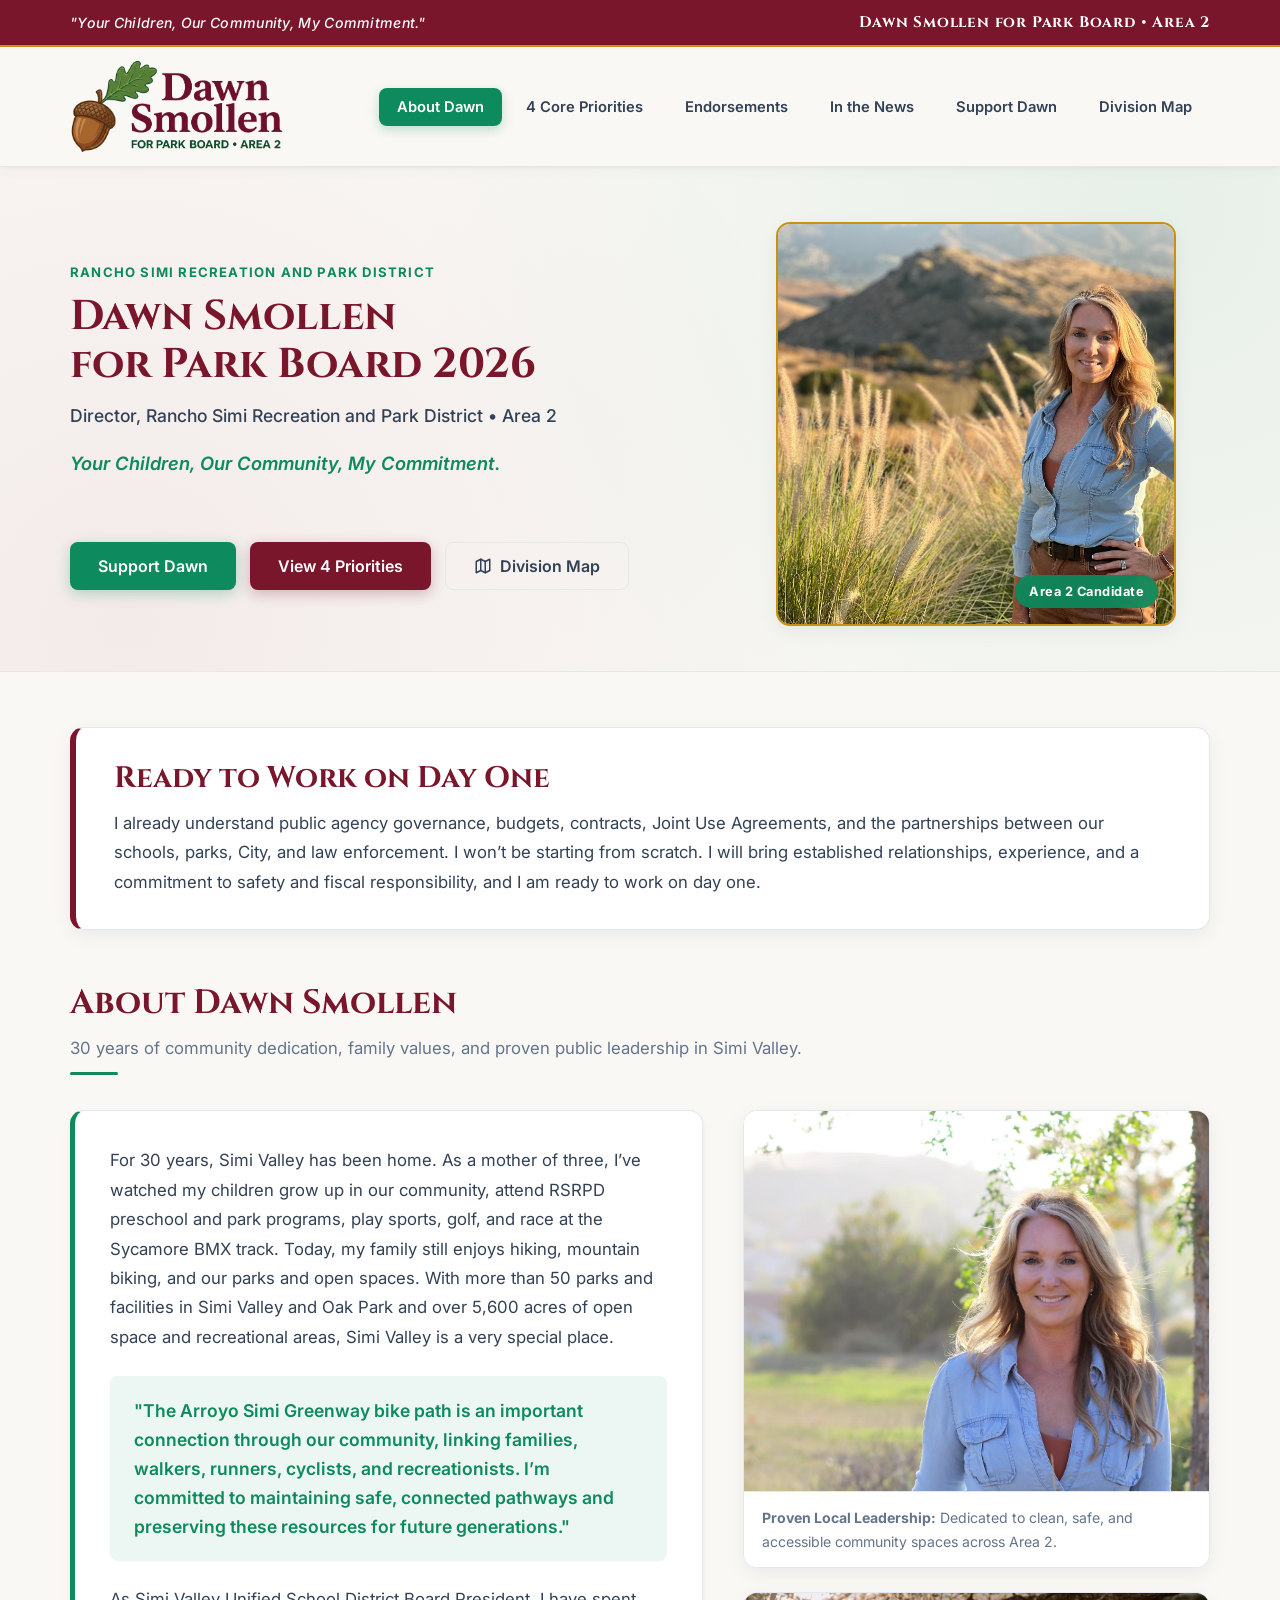
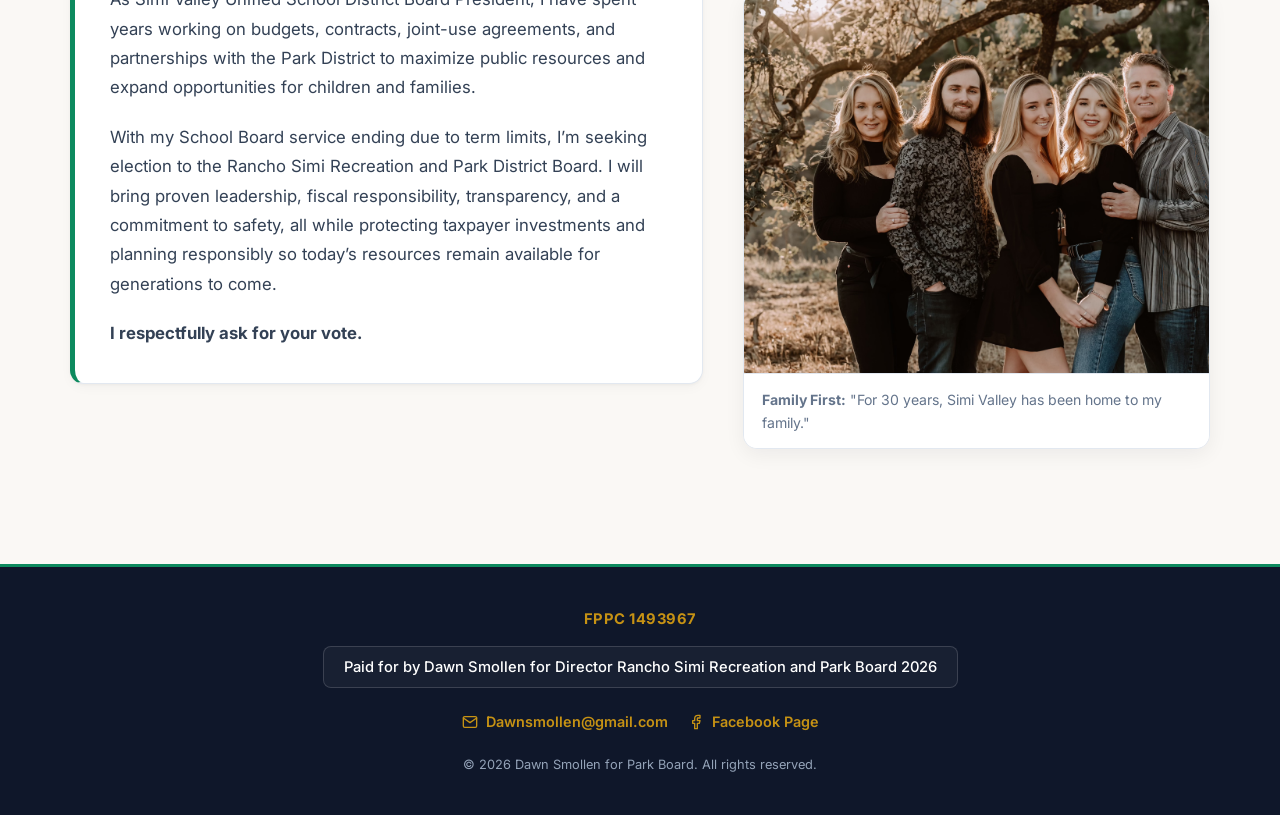
==== commit c20b120a: "Refine homepage card, restore original priority images & remove pills, improve endorsements design &" ====
--- a/index.html
+++ b/index.html
@@ -111,23 +111,12 @@
     <!-- TAB 1: ABOUT DAWN & HOME CONTENT -->
     <div id="aboutTab" class="tab-pane active">
       
-      <!-- New Home Page Content Feature Banner (Positioned Above About Dawn Smollen) -->
+      <!-- Clean Home Page Content Feature Card -->
       <div class="day-one-feature-card">
-        <div class="day-one-grid">
-          <div class="day-one-content">
-            <div class="day-one-badge">
-              <svg width="16" height="16" viewBox="0 0 24 24" fill="none" stroke="currentColor" stroke-width="2.5" stroke-linecap="round" stroke-linejoin="round"><path d="M22 11.08V12a10 10 0 1 1-5.93-9.14"/><polyline points="22 4 12 14.01 9 11.01"/></svg>
-              Proven Leadership & Governance
-            </div>
-            <h2 class="day-one-title">Ready to Work on Day One</h2>
-            <p class="day-one-body">
-              I already understand public agency governance, budgets, contracts, Joint Use Agreements, and the partnerships between our schools, parks, City, and law enforcement. I won’t be starting from scratch. I will bring established relationships, experience, and a commitment to safety and fiscal responsibility—and be ready to work on day one.
-            </p>
-          </div>
-          <div class="day-one-img-box">
-            <img src="assets/images/2026-09-27/IMG_5885.jpeg" alt="Simi Valley youth enjoying park open space at sunset">
-          </div>
-        </div>
+        <h2 class="day-one-title">Ready to Work on Day One</h2>
+        <p class="day-one-body">
+          I already understand public agency governance, budgets, contracts, Joint Use Agreements, and the partnerships between our schools, parks, City, and law enforcement. I won’t be starting from scratch. I will bring established relationships, experience, and a commitment to safety and fiscal responsibility, and I am ready to work on day one.
+        </p>
       </div>
 
       <div class="section-header">
@@ -187,8 +176,7 @@
         <!-- Priority 1 -->
         <article class="priority-card">
           <div class="priority-img-holder">
-            <img src="assets/images/2026-09-27/IMG_5884.jpeg" alt="Simi Valley open space mountains and valley landscape view">
-            <span class="priority-badge-num">Priority 1</span>
+            <img src="assets/images/dawn-mountain-biking.png" alt="Dawn mountain biking on open space trail">
           </div>
           <div class="priority-body">
             <h3>Protect & Maintain What We Have</h3>
@@ -199,8 +187,7 @@
         <!-- Priority 2 -->
         <article class="priority-card">
           <div class="priority-img-holder">
-            <img src="assets/images/dawn-about-portrait-framed.jpg" alt="Dawn Smollen in Simi Valley Park">
-            <span class="priority-badge-num">Priority 2</span>
+            <img src="assets/images/youth-under-oak.jpg" alt="Youth gathered under oak trees in park">
           </div>
           <div class="priority-body">
             <h3>Fiscal Responsibility & Accountable Leadership</h3>
@@ -211,8 +198,7 @@
         <!-- Priority 3 -->
         <article class="priority-card">
           <div class="priority-img-holder">
-            <img src="assets/images/2026-09-27/IMG_5882.jpeg" alt="Arroyo Simi Greenway Park Entrance Sign">
-            <span class="priority-badge-num">Priority 3</span>
+            <img src="assets/images/dawn-about-portrait-framed.jpg" alt="Dawn Smollen in Simi Valley Park">
           </div>
           <div class="priority-body">
             <h3>Safety Through Strong Community Partnerships</h3>
@@ -223,8 +209,7 @@
         <!-- Priority 4 -->
         <article class="priority-card">
           <div class="priority-img-holder">
-            <img src="assets/images/2026-09-27/Unknown.jpeg" alt="Sycamore BMX Track Race & Trophies">
-            <span class="priority-badge-num">Priority 4</span>
+            <img src="assets/images/dawn-oak-dalmatian.jpg" alt="Dawn sitting under oak tree with Dalmatian">
           </div>
           <div class="priority-body">
             <h3>Invest Wisely & Maximize Community Resources</h3>
@@ -259,11 +244,11 @@
           </ul>
         </div>
 
-        <!-- Category 2: City Council & Civic Leaders -->
+        <!-- Category 2: City Leadership -->
         <div class="endorsement-category-card">
           <div class="endorsement-category-header">
             <div class="category-icon-box">
-              <svg width="22" height="22" viewBox="0 0 24 24" fill="none" stroke="currentColor" stroke-width="2" stroke-linecap="round" stroke-linejoin="round"><rect x="4" y="2" width="16" height="20" rx="2" ry="2"/><line x1="9" y1="6" x2="15" y2="6"/><line x1="9" y1="10" x2="15" y2="10"/><line x1="9" y1="14" x2="15" y2="14"/></svg>
+              <svg width="22" height="22" viewBox="0 0 24 24" fill="none" stroke="currentColor" stroke-width="2" stroke-linecap="round" stroke-linejoin="round"><path d="M3 21h18M3 10h18M5 10v11M9 10v11M13 10v11M17 10v11M12 3L2 10h20L12 3z"/></svg>
             </div>
             <h3>Simi Valley City Leadership</h3>
           </div>
@@ -319,7 +304,7 @@
         <div class="endorsement-category-card">
           <div class="endorsement-category-header">
             <div class="category-icon-box">
-              <svg width="22" height="22" viewBox="0 0 24 24" fill="none" stroke="currentColor" stroke-width="2" stroke-linecap="round" stroke-linejoin="round"><path d="M12 19l7-7 3 3-7 7-3-3z"/><path d="M18 13l-1.5-7.5L2 2l3.5 14.5L13 18l5-5z"/><path d="M2 2l7.586 7.586"/><circle cx="11" cy="11" r="2"/></svg>
+              <svg width="22" height="22" viewBox="0 0 24 24" fill="none" stroke="currentColor" stroke-width="2" stroke-linecap="round" stroke-linejoin="round"><path d="M11 20A7 7 0 0 1 9.8 6.1C15.5 5 17 4.5 19 2c1 2 1.5 3.5.5 9.2A7 7 0 0 1 11 20z"/><path d="M11 20v2"/></svg>
             </div>
             <h3>Rancho Simi Recreation & Park District</h3>
           </div>
@@ -353,7 +338,7 @@
         <div class="title-line"></div>
       </div>
 
-      <div class="news-container">
+      <div class="news-container" style="grid-template-columns: 1fr;">
         <div class="news-links-list">
           <a href="https://www.simivalley.org/departments/environmental-services/planning-division/documents-applications-and-development-activity/specific-plans/arroyo-simi-greenway-specific-plan" target="_blank" rel="noopener noreferrer" class="news-link-item">
             <div>
@@ -378,22 +363,6 @@
             </div>
             <svg width="20" height="20" viewBox="0 0 24 24" fill="none" stroke="currentColor" stroke-width="2" stroke-linecap="round" stroke-linejoin="round"><path d="M18 13v6a2 2 0 0 1-2 2H5a2 2 0 0 1-2-2V8a2 2 0 0 1 2-2h6"/><polyline points="15 3 21 3 21 9"/><line x1="10" y1="14" x2="21" y2="3"/></svg>
           </a>
-        </div>
-
-        <div class="news-media-grid">
-          <div class="news-media-card">
-            <img src="assets/images/2026-09-27/IMG_5882.jpeg" alt="Arroyo Simi Greenway Entrance Sign">
-            <div style="padding: 12px 16px; font-size: 0.88rem; color: var(--text-muted); border-top: 1px solid var(--border-light);">
-              <strong>Arroyo Simi Greenway:</strong> Connecting community trails across Area 2.
-            </div>
-          </div>
-
-          <div class="news-media-card">
-            <img src="assets/images/2026-09-27/Unknown.jpeg" alt="Sycamore BMX Track Race & Trophies">
-            <div style="padding: 12px 16px; font-size: 0.88rem; color: var(--text-muted); border-top: 1px solid var(--border-light);">
-              <strong>Sycamore BMX Track:</strong> Supporting youth sports and park recreation facilities.
-            </div>
-          </div>
         </div>
       </div>
     </div>
--- a/styles.css
+++ b/styles.css
@@ -881,28 +881,9 @@
   border: 1px solid var(--border-light);
   border-left: 6px solid var(--primary-maroon);
   border-radius: var(--radius-md);
-  padding: 32px 35px;
+  padding: 32px 38px;
   margin-bottom: 45px;
   box-shadow: var(--shadow-card);
-}
-
-.day-one-grid {
-  display: grid;
-  grid-template-columns: 1.25fr 0.75fr;
-  gap: 30px;
-  align-items: center;
-}
-
-.day-one-badge {
-  display: inline-flex;
-  align-items: center;
-  gap: 6px;
-  font-size: 0.8rem;
-  font-weight: 700;
-  color: var(--secondary-green);
-  letter-spacing: 1px;
-  text-transform: uppercase;
-  margin-bottom: 10px;
 }
 
 .day-one-title {
@@ -920,22 +901,7 @@
   line-height: 1.75;
 }
 
-.day-one-img-box {
-  border-radius: var(--radius-md);
-  overflow: hidden;
-  box-shadow: var(--shadow-subtle);
-  border: 1px solid var(--border-light);
-  height: 220px;
-}
-
-.day-one-img-box img {
-  width: 100%;
-  height: 100%;
-  object-fit: cover;
-  object-position: center 30%;
-}
-
-/* ENDORSEMENTS SECTION (NO EMOJIS) */
+/* ENDORSEMENTS SECTION (NO EMOJIS, NO BULLETS) */
 .endorsements-full-grid {
   display: grid;
   grid-template-columns: repeat(auto-fit, minmax(260px, 1fr));
@@ -947,10 +913,20 @@
   border: 1px solid var(--border-light);
   border-top: 4px solid var(--secondary-green);
   border-radius: var(--radius-md);
-  padding: 24px 28px;
+  padding: 26px 28px;
   box-shadow: var(--shadow-card);
   display: flex;
   flex-direction: column;
+  transition: var(--transition-fast);
+}
+
+.endorsement-category-card:nth-child(even) {
+  border-top-color: var(--primary-maroon);
+}
+
+.endorsement-category-card:hover {
+  transform: translateY(-3px);
+  box-shadow: var(--shadow-hover);
 }
 
 .endorsement-category-header {
@@ -963,8 +939,8 @@
 }
 
 .category-icon-box {
-  width: 40px;
-  height: 40px;
+  width: 42px;
+  height: 42px;
   border-radius: 10px;
   background: var(--secondary-green-light);
   color: var(--secondary-green);
@@ -972,6 +948,11 @@
   align-items: center;
   justify-content: center;
   flex-shrink: 0;
+}
+
+.endorsement-category-card:nth-child(even) .category-icon-box {
+  background: var(--primary-maroon-light);
+  color: var(--primary-maroon);
 }
 
 .endorsement-category-header h3 {
@@ -982,20 +963,31 @@
 }
 
 .endorsement-list {
-  list-style: none;
-  display: flex;
-  flex-direction: column;
-  gap: 14px;
+  list-style: none !important;
+  list-style-type: none !important;
+  padding: 0 !important;
+  margin: 0 !important;
+  display: flex;
+  flex-direction: column;
+  gap: 12px;
 }
 
 .endorsement-item {
+  list-style: none !important;
+  list-style-type: none !important;
   display: flex;
   flex-direction: column;
   gap: 2px;
-  padding: 10px 14px;
+  padding: 12px 16px;
   background: var(--bg-main);
   border-radius: var(--radius-sm);
   border: 1px solid var(--border-light);
+  transition: var(--transition-fast);
+}
+
+.endorsement-item:hover {
+  border-color: var(--secondary-green);
+  background: #FFFFFF;
 }
 
 .endorsement-item strong {
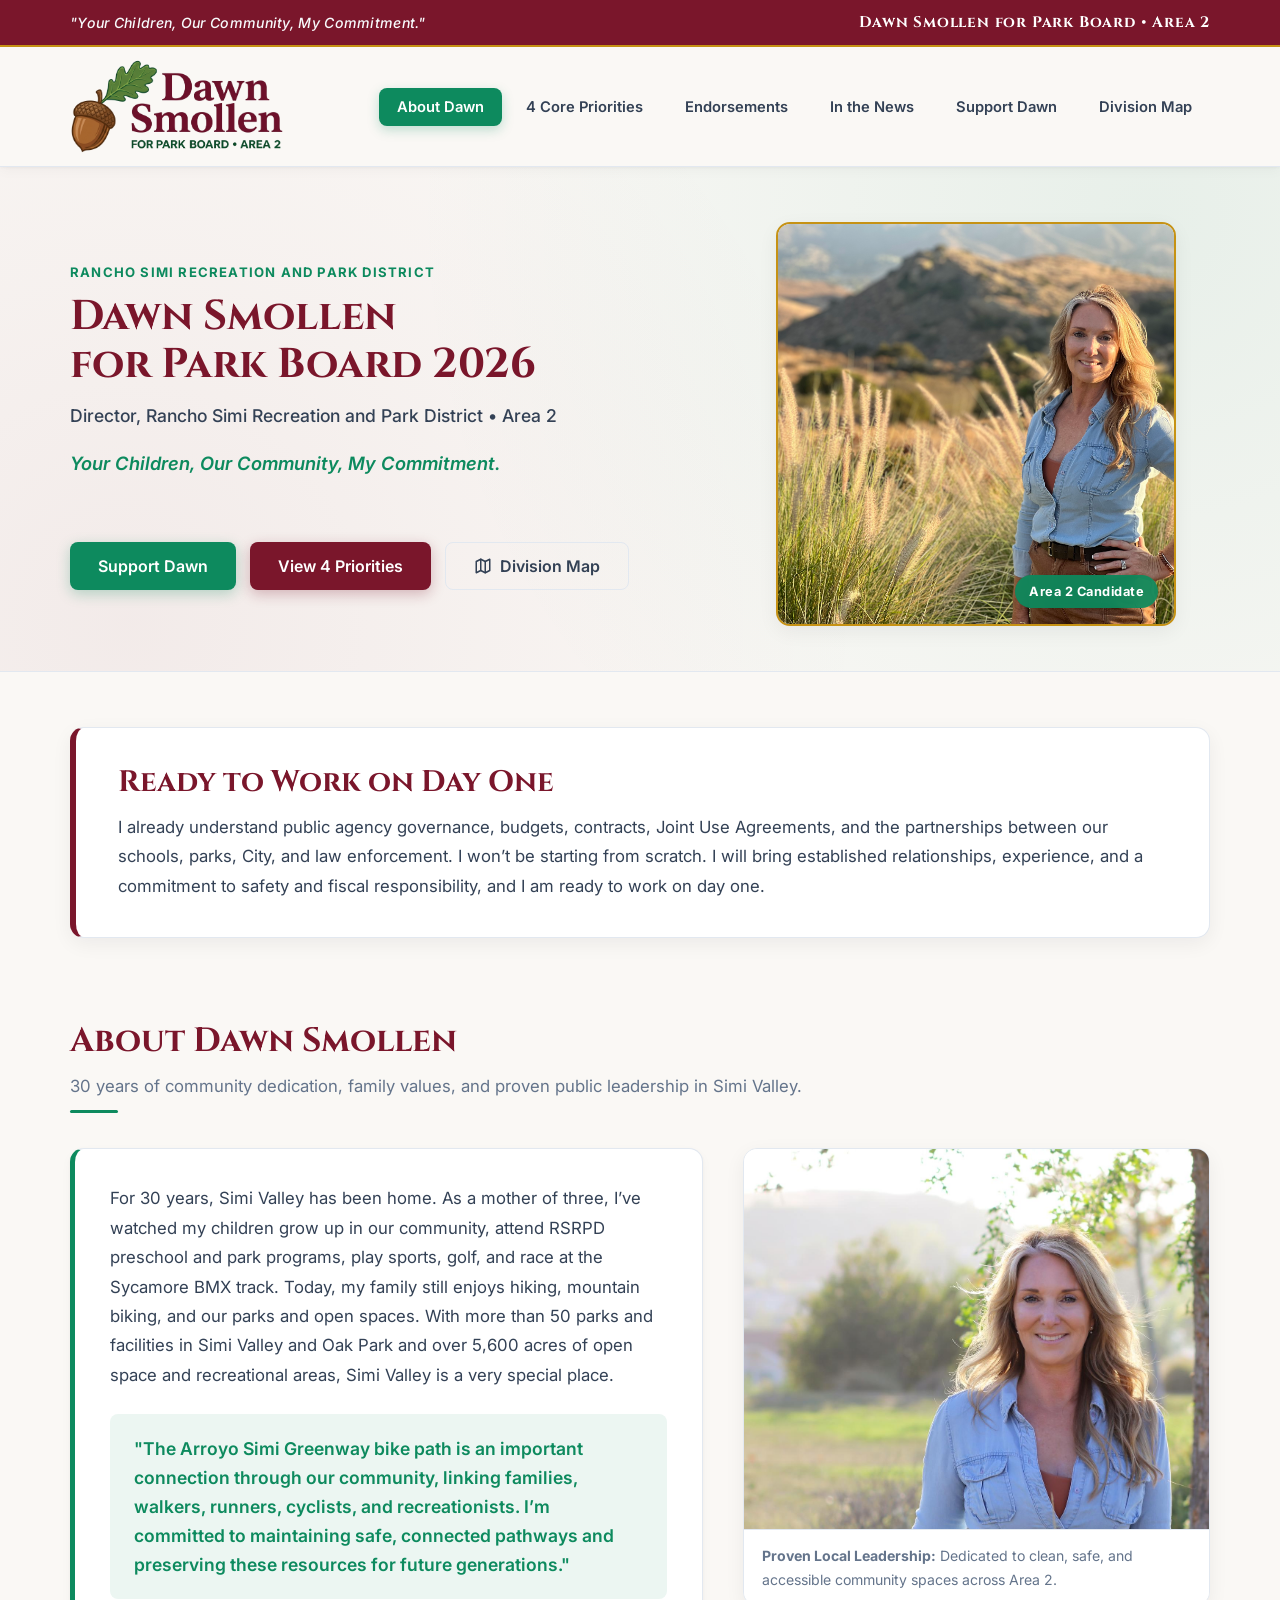
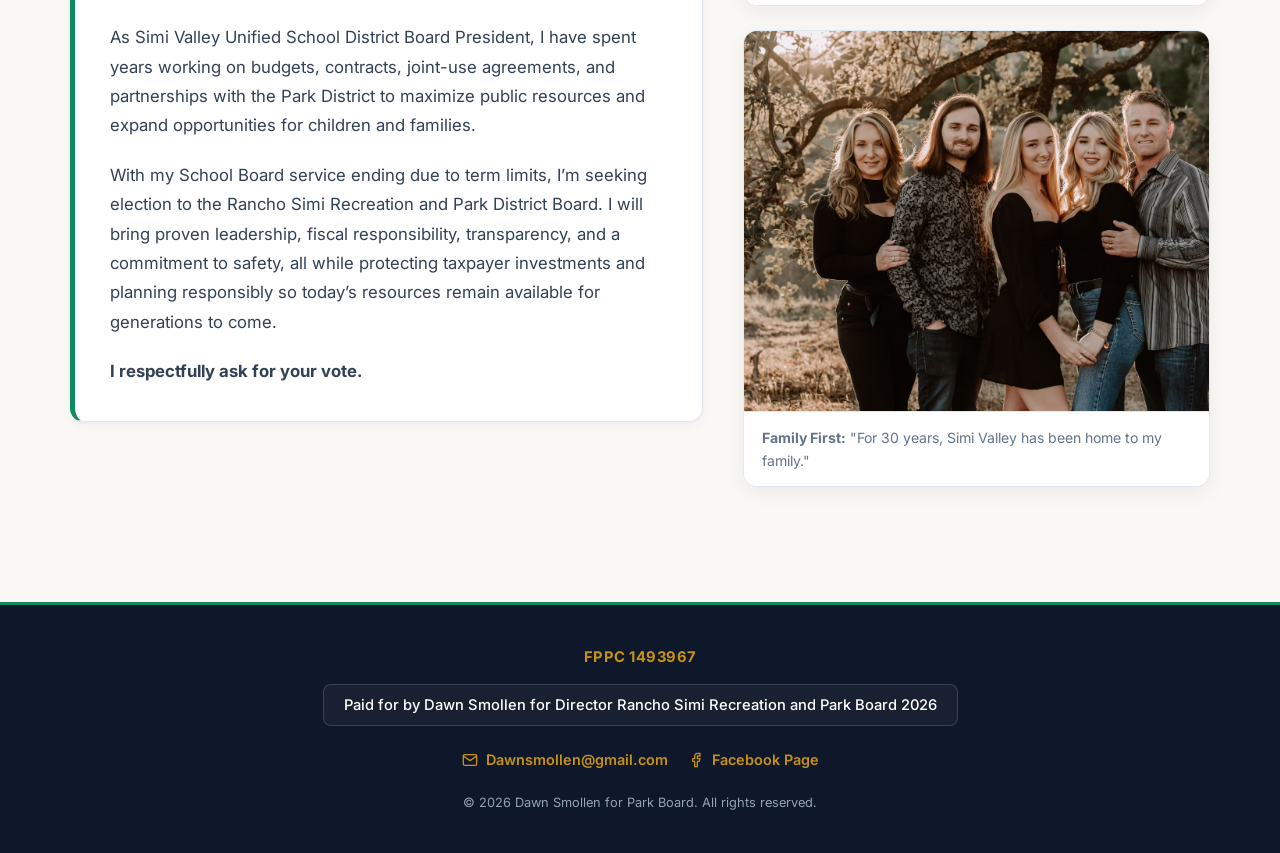
==== commit 0754ae75: "Increase homepage feature card spacing, elevate endorsements design, remove list bullets, update Con" ====
--- a/index.html
+++ b/index.html
@@ -378,8 +378,8 @@
       <div class="support-layout">
         <!-- Venmo Donation Card -->
         <div class="support-venmo-card">
-          <h3 style="font-family: var(--font-serif); font-size: 1.35rem; color: var(--primary-maroon);">Contribute via Venmo</h3>
-          <p style="font-size: 0.92rem; color: var(--text-muted); margin-top: 4px;">Direct grassroots campaign contributions</p>
+          <h3 style="font-family: var(--font-serif); font-size: 1.35rem; color: var(--primary-maroon);">Contribute</h3>
+          <p style="font-size: 0.92rem; color: var(--text-muted); margin-top: 4px;">Direct grassroots campaign contributions via Venmo</p>
           
           <!-- Venmo QR code image linked directly to Venmo -->
           <a href="https://venmo.com/u/Dawn4parks" target="_blank" rel="noopener noreferrer" class="venmo-qr-link" title="Click to open Venmo profile @Dawn4parks">
@@ -447,6 +447,24 @@
 
           <div class="endorsements-banner-box" style="cursor: pointer;" onclick="switchTab('endorsements')">
             Official Civic & Public Safety Endorsements &rarr;
+          </div>
+
+          <!-- Contact Dawn Section -->
+          <div class="contact-dawn-box">
+            <h3 style="font-family: var(--font-serif); font-size: 1.25rem; color: var(--primary-maroon); margin-bottom: 4px;">Contact Dawn</h3>
+            <p style="font-size: 0.88rem; color: var(--text-muted); margin-bottom: 14px;">Connect directly with Dawn or follow campaign updates:</p>
+
+            <div class="contact-buttons-grid">
+              <a href="mailto:Dawnsmollen@gmail.com" class="btn btn-outline btn-block" style="justify-content: flex-start; gap: 10px; font-weight: 500;">
+                <svg width="18" height="18" viewBox="0 0 24 24" fill="none" stroke="currentColor" stroke-width="2" stroke-linecap="round" stroke-linejoin="round"><path d="M4 4h16c1.1 0 2 .9 2 2v12c0 1.1-.9 2-2 2H4c-1.1 0-2-.9-2-2V6c0-1.1.9-2 2-2z"/><polyline points="22,6 12,13 2,6"/></svg>
+                Dawnsmollen@gmail.com
+              </a>
+              
+              <a href="https://www.facebook.com/dawnsmollenforsimivalleyparkboard" target="_blank" rel="noopener noreferrer" class="btn btn-outline btn-block" style="justify-content: flex-start; gap: 10px; font-weight: 500;">
+                <svg width="18" height="18" viewBox="0 0 24 24" fill="none" stroke="currentColor" stroke-width="2" stroke-linecap="round" stroke-linejoin="round"><path d="M18 2h-3a5 5 0 0 0-5 5v3H7v4h3v8h4v-8h3l1-4h-4V7a1 1 0 0 1 1-1h3z"/></svg>
+                Facebook: Dawn Smollen Campaign Page &rarr;
+              </a>
+            </div>
           </div>
         </div>
       </div>
--- a/styles.css
+++ b/styles.css
@@ -881,8 +881,8 @@
   border: 1px solid var(--border-light);
   border-left: 6px solid var(--primary-maroon);
   border-radius: var(--radius-md);
-  padding: 32px 38px;
-  margin-bottom: 45px;
+  padding: 36px 42px;
+  margin-bottom: 75px; /* Increased vertical space before About Dawn section */
   box-shadow: var(--shadow-card);
 }
 
@@ -901,7 +901,7 @@
   line-height: 1.75;
 }
 
-/* ENDORSEMENTS SECTION (NO EMOJIS, NO BULLETS) */
+/* ENDORSEMENTS SECTION (NO BULLETS, ELEVATED DESIGN) */
 .endorsements-full-grid {
   display: grid;
   grid-template-columns: repeat(auto-fit, minmax(260px, 1fr));
@@ -913,19 +913,25 @@
   border: 1px solid var(--border-light);
   border-top: 4px solid var(--secondary-green);
   border-radius: var(--radius-md);
-  padding: 26px 28px;
+  padding: 28px;
   box-shadow: var(--shadow-card);
   display: flex;
   flex-direction: column;
   transition: var(--transition-fast);
-}
-
-.endorsement-category-card:nth-child(even) {
+  position: relative;
+  overflow: hidden;
+}
+
+.endorsement-category-card:nth-child(2n) {
   border-top-color: var(--primary-maroon);
 }
 
+.endorsement-category-card:nth-child(3n) {
+  border-top-color: var(--accent-gold);
+}
+
 .endorsement-category-card:hover {
-  transform: translateY(-3px);
+  transform: translateY(-4px);
   box-shadow: var(--shadow-hover);
 }
 
@@ -933,61 +939,87 @@
   display: flex;
   align-items: center;
   gap: 14px;
-  margin-bottom: 18px;
-  padding-bottom: 12px;
+  margin-bottom: 20px;
+  padding-bottom: 14px;
   border-bottom: 1px solid var(--border-light);
 }
 
 .category-icon-box {
-  width: 42px;
-  height: 42px;
-  border-radius: 10px;
+  width: 44px;
+  height: 44px;
+  border-radius: 12px;
   background: var(--secondary-green-light);
   color: var(--secondary-green);
   display: flex;
   align-items: center;
   justify-content: center;
   flex-shrink: 0;
-}
-
-.endorsement-category-card:nth-child(even) .category-icon-box {
+  box-shadow: inset 0 0 0 1px rgba(13, 138, 94, 0.15);
+}
+
+.endorsement-category-card:nth-child(2n) .category-icon-box {
   background: var(--primary-maroon-light);
   color: var(--primary-maroon);
+  box-shadow: inset 0 0 0 1px rgba(122, 22, 43, 0.15);
+}
+
+.endorsement-category-card:nth-child(3n) .category-icon-box {
+  background: var(--accent-gold-light);
+  color: var(--accent-gold);
+  box-shadow: inset 0 0 0 1px rgba(198, 146, 20, 0.15);
 }
 
 .endorsement-category-header h3 {
   font-family: var(--font-serif);
-  font-size: 1.15rem;
+  font-size: 1.18rem;
   color: var(--primary-maroon);
   line-height: 1.3;
-}
-
-.endorsement-list {
-  list-style: none !important;
-  list-style-type: none !important;
-  padding: 0 !important;
-  margin: 0 !important;
-  display: flex;
-  flex-direction: column;
-  gap: 12px;
-}
-
+  font-weight: 700;
+}
+
+ul.endorsement-list,
+ul.endorsement-list li,
+.endorsement-list,
 .endorsement-item {
   list-style: none !important;
   list-style-type: none !important;
-  display: flex;
-  flex-direction: column;
-  gap: 2px;
+  list-style-image: none !important;
+  padding-left: 0 !important;
+  margin-left: 0 !important;
+}
+
+.endorsement-list {
+  display: flex;
+  flex-direction: column;
+  gap: 10px;
+}
+
+.endorsement-item {
+  display: flex;
+  flex-direction: column;
+  gap: 3px;
   padding: 12px 16px;
   background: var(--bg-main);
   border-radius: var(--radius-sm);
   border: 1px solid var(--border-light);
+  border-left: 3px solid transparent;
   transition: var(--transition-fast);
 }
 
 .endorsement-item:hover {
-  border-color: var(--secondary-green);
+  border-color: var(--border-light);
+  border-left-color: var(--secondary-green);
   background: #FFFFFF;
+  transform: translateX(4px);
+  box-shadow: var(--shadow-subtle);
+}
+
+.endorsement-category-card:nth-child(2n) .endorsement-item:hover {
+  border-left-color: var(--primary-maroon);
+}
+
+.endorsement-category-card:nth-child(3n) .endorsement-item:hover {
+  border-left-color: var(--accent-gold);
 }
 
 .endorsement-item strong {
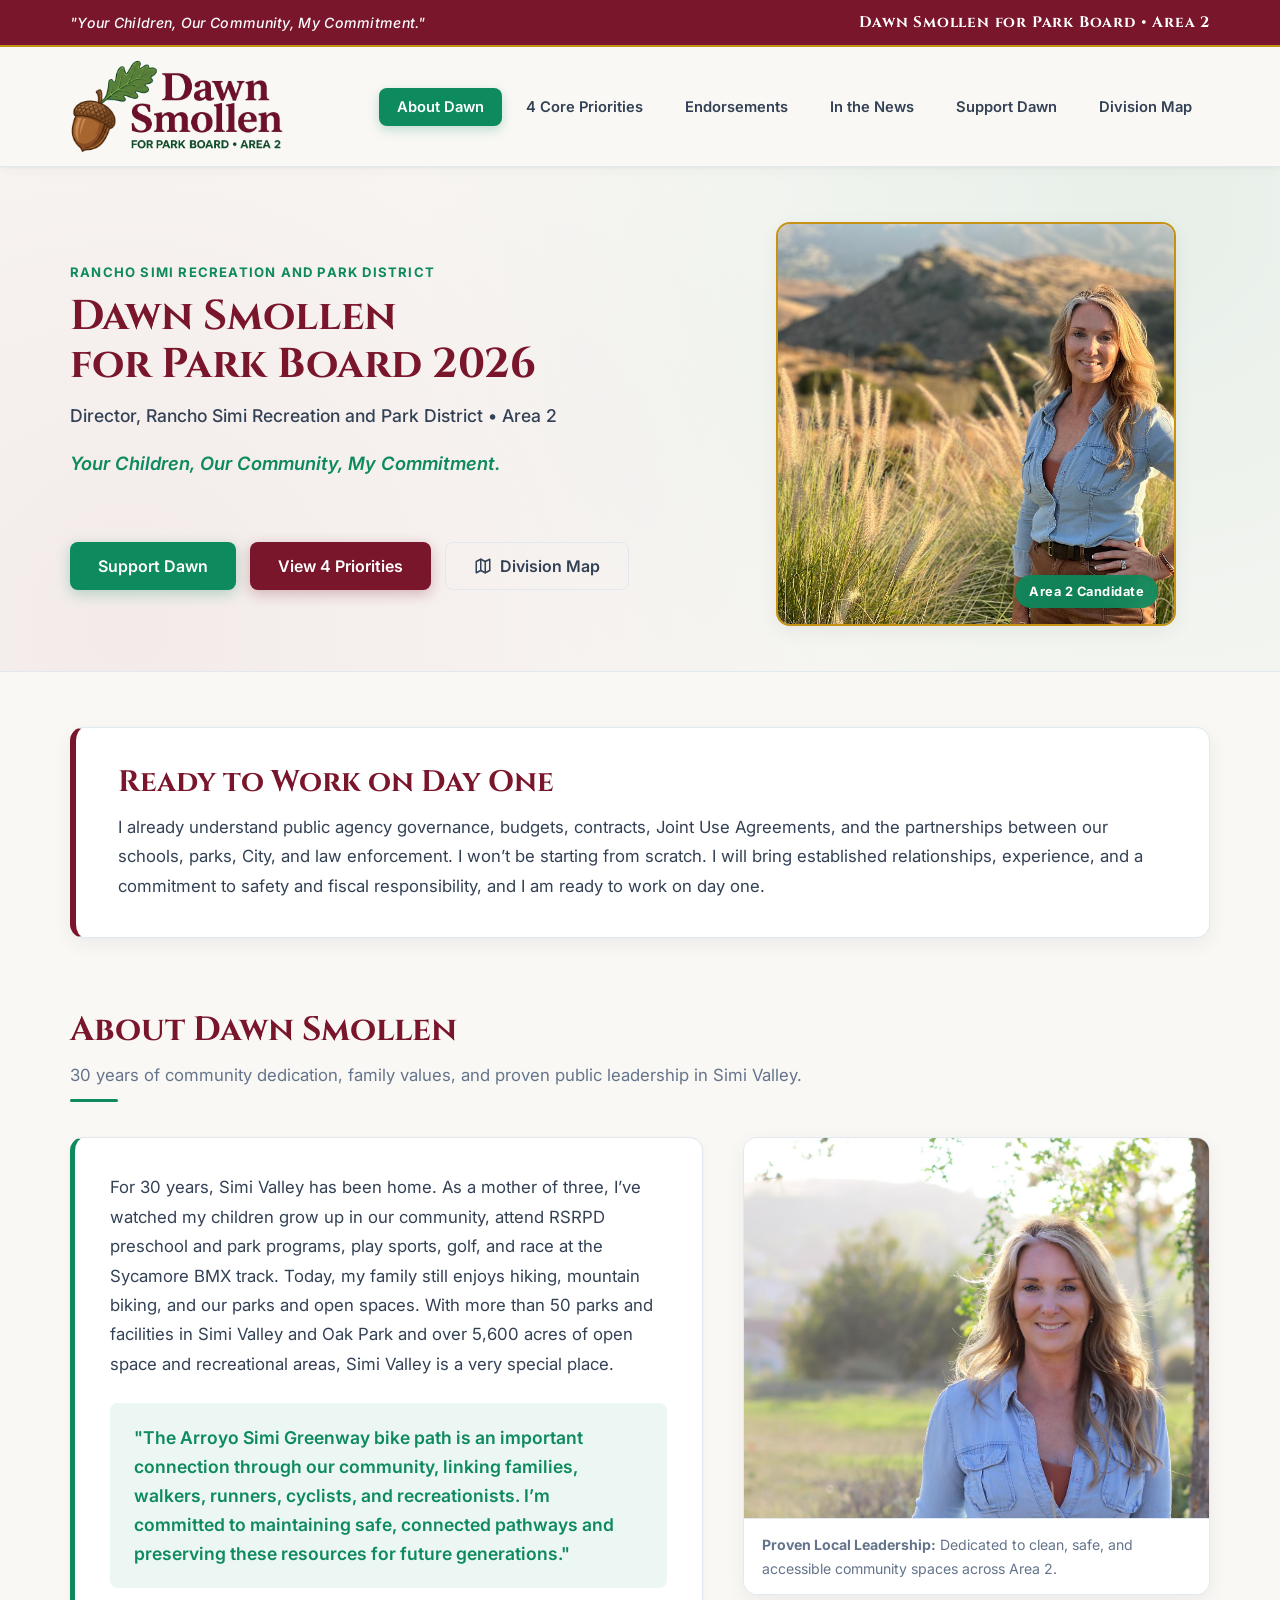
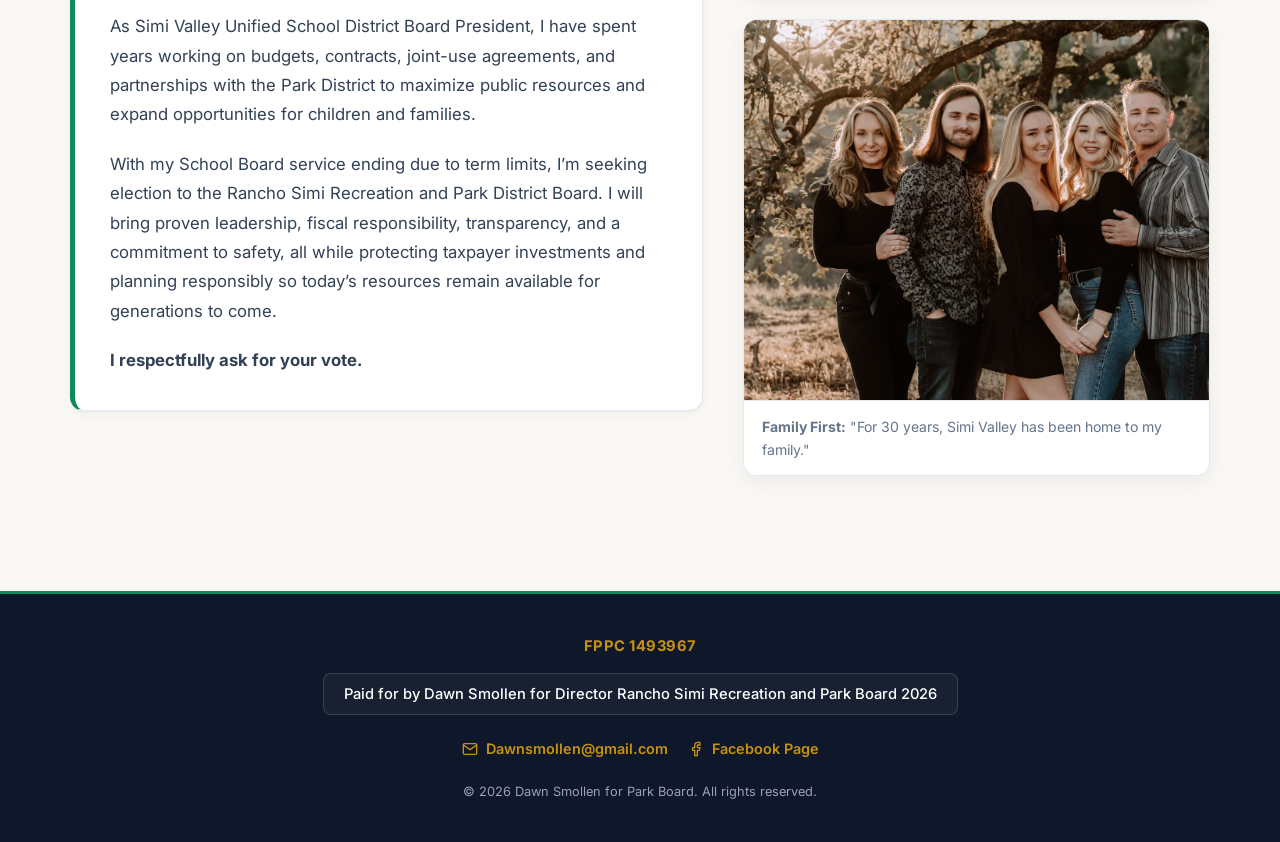
==== commit 3b339306: "Inline endorsement icons, unstyle endorsement entries into clean typography, add endorsement group m" ====
--- a/index.html
+++ b/index.html
@@ -231,101 +231,109 @@
         <!-- Category 1: Public Safety -->
         <div class="endorsement-category-card">
           <div class="endorsement-category-header">
-            <div class="category-icon-box">
-              <svg width="22" height="22" viewBox="0 0 24 24" fill="none" stroke="currentColor" stroke-width="2" stroke-linecap="round" stroke-linejoin="round"><path d="M12 22s8-4 8-10V5l-8-3-8 3v7c0 6 8 10 8 10z"/></svg>
-            </div>
-            <h3>Public Safety & Law Enforcement</h3>
-          </div>
-          <ul class="endorsement-list">
-            <li class="endorsement-item">
-              <strong>Simi Valley Police Officers Association</strong>
-              <span>Official Organization Endorsement</span>
-            </li>
-          </ul>
+            <h3>
+              <span class="inline-category-icon">
+                <svg width="20" height="20" viewBox="0 0 24 24" fill="none" stroke="currentColor" stroke-width="2" stroke-linecap="round" stroke-linejoin="round"><path d="M12 22s8-4 8-10V5l-8-3-8 3v7c0 6 8 10 8 10z"/></svg>
+              </span>
+              Public Safety & Law Enforcement
+            </h3>
+          </div>
+          <div class="endorsement-people-list">
+            <div class="person-entry">
+              <strong class="person-name">Simi Valley Police Officers Association</strong>
+              <span class="person-title">Official Organization Endorsement</span>
+            </div>
+          </div>
         </div>
 
         <!-- Category 2: City Leadership -->
         <div class="endorsement-category-card">
           <div class="endorsement-category-header">
-            <div class="category-icon-box">
-              <svg width="22" height="22" viewBox="0 0 24 24" fill="none" stroke="currentColor" stroke-width="2" stroke-linecap="round" stroke-linejoin="round"><path d="M3 21h18M3 10h18M5 10v11M9 10v11M13 10v11M17 10v11M12 3L2 10h20L12 3z"/></svg>
-            </div>
-            <h3>Simi Valley City Leadership</h3>
-          </div>
-          <ul class="endorsement-list">
-            <li class="endorsement-item">
-              <strong>Dee Dee Cavanaugh</strong>
-              <span>Mayor, City of Simi Valley</span>
-            </li>
-            <li class="endorsement-item">
-              <strong>Elaine Litster</strong>
-              <span>Mayor Pro Tem, City of Simi Valley</span>
-            </li>
-            <li class="endorsement-item">
-              <strong>Mike Judge</strong>
-              <span>Simi Valley City Council Member</span>
-            </li>
-            <li class="endorsement-item">
-              <strong>Mike Kort</strong>
-              <span>Supervisor Janice Parvin's Office</span>
-            </li>
-            <li class="endorsement-item">
-              <strong>Glen Becerra</strong>
-              <span>Former Simi Valley City Council Member</span>
-            </li>
-          </ul>
+            <h3>
+              <span class="inline-category-icon">
+                <svg width="20" height="20" viewBox="0 0 24 24" fill="none" stroke="currentColor" stroke-width="2" stroke-linecap="round" stroke-linejoin="round"><path d="M3 21h18M3 10h18M5 10v11M9 10v11M13 10v11M17 10v11M12 3L2 10h20L12 3z"/></svg>
+              </span>
+              Simi Valley City Leadership
+            </h3>
+          </div>
+          <div class="endorsement-people-list">
+            <div class="person-entry">
+              <strong class="person-name">Dee Dee Cavanaugh</strong>
+              <span class="person-title">Mayor, City of Simi Valley</span>
+            </div>
+            <div class="person-entry">
+              <strong class="person-name">Elaine Litster</strong>
+              <span class="person-title">Mayor Pro Tem, City of Simi Valley</span>
+            </div>
+            <div class="person-entry">
+              <strong class="person-name">Mike Judge</strong>
+              <span class="person-title">Simi Valley City Council Member</span>
+            </div>
+            <div class="person-entry">
+              <strong class="person-name">Mike Kort</strong>
+              <span class="person-title">Supervisor Janice Parvin's Office</span>
+            </div>
+            <div class="person-entry">
+              <strong class="person-name">Glen Becerra</strong>
+              <span class="person-title">Former Simi Valley City Council Member</span>
+            </div>
+          </div>
         </div>
 
         <!-- Category 3: School District Trustees -->
         <div class="endorsement-category-card">
           <div class="endorsement-category-header">
-            <div class="category-icon-box">
-              <svg width="22" height="22" viewBox="0 0 24 24" fill="none" stroke="currentColor" stroke-width="2" stroke-linecap="round" stroke-linejoin="round"><path d="M22 10v6M2 10l10-5 10 5-10 5z"/><path d="M6 12v5c3 3 9 3 12 0v-5"/></svg>
-            </div>
-            <h3>Simi Valley Unified School District</h3>
-          </div>
-          <ul class="endorsement-list">
-            <li class="endorsement-item">
-              <strong>Stephen Pietrolongo</strong>
-              <span>SVUSD Trustee</span>
-            </li>
-            <li class="endorsement-item">
-              <strong>Mike James</strong>
-              <span>SVUSD Trustee</span>
-            </li>
-            <li class="endorsement-item">
-              <strong>Bob LaBelle</strong>
-              <span>Former SVUSD Trustee</span>
-            </li>
-          </ul>
+            <h3>
+              <span class="inline-category-icon">
+                <svg width="20" height="20" viewBox="0 0 24 24" fill="none" stroke="currentColor" stroke-width="2" stroke-linecap="round" stroke-linejoin="round"><path d="M22 10v6M2 10l10-5 10 5-10 5z"/><path d="M6 12v5c3 3 9 3 12 0v-5"/></svg>
+              </span>
+              Simi Valley Unified School District
+            </h3>
+          </div>
+          <div class="endorsement-people-list">
+            <div class="person-entry">
+              <strong class="person-name">Stephen Pietrolongo</strong>
+              <span class="person-title">SVUSD Trustee</span>
+            </div>
+            <div class="person-entry">
+              <strong class="person-name">Mike James</strong>
+              <span class="person-title">SVUSD Trustee</span>
+            </div>
+            <div class="person-entry">
+              <strong class="person-name">Bob LaBelle</strong>
+              <span class="person-title">Former SVUSD Trustee</span>
+            </div>
+          </div>
         </div>
 
         <!-- Category 4: Park District Leadership -->
         <div class="endorsement-category-card">
           <div class="endorsement-category-header">
-            <div class="category-icon-box">
-              <svg width="22" height="22" viewBox="0 0 24 24" fill="none" stroke="currentColor" stroke-width="2" stroke-linecap="round" stroke-linejoin="round"><path d="M11 20A7 7 0 0 1 9.8 6.1C15.5 5 17 4.5 19 2c1 2 1.5 3.5.5 9.2A7 7 0 0 1 11 20z"/><path d="M11 20v2"/></svg>
-            </div>
-            <h3>Rancho Simi Recreation & Park District</h3>
-          </div>
-          <ul class="endorsement-list">
-            <li class="endorsement-item">
-              <strong>Brian Dennert</strong>
-              <span>Chair, RSRPD Board</span>
-            </li>
-            <li class="endorsement-item">
-              <strong>Eric Lundstrom</strong>
-              <span>Director, RSRPD Board</span>
-            </li>
-            <li class="endorsement-item">
-              <strong>Brooke Grayson</strong>
-              <span>Director, RSRPD Board</span>
-            </li>
-            <li class="endorsement-item">
-              <strong>Mark Johnson</strong>
-              <span>Former RSRPD Director</span>
-            </li>
-          </ul>
+            <h3>
+              <span class="inline-category-icon">
+                <svg width="20" height="20" viewBox="0 0 24 24" fill="none" stroke="currentColor" stroke-width="2" stroke-linecap="round" stroke-linejoin="round"><path d="M11 20A7 7 0 0 1 9.8 6.1C15.5 5 17 4.5 19 2c1 2 1.5 3.5.5 9.2A7 7 0 0 1 11 20z"/><path d="M11 20v2"/></svg>
+              </span>
+              Rancho Simi Recreation & Park District
+            </h3>
+          </div>
+          <div class="endorsement-people-list">
+            <div class="person-entry">
+              <strong class="person-name">Brian Dennert</strong>
+              <span class="person-title">Chair, RSRPD Board</span>
+            </div>
+            <div class="person-entry">
+              <strong class="person-name">Eric Lundstrom</strong>
+              <span class="person-title">Director, RSRPD Board</span>
+            </div>
+            <div class="person-entry">
+              <strong class="person-name">Brooke Grayson</strong>
+              <span class="person-title">Director, RSRPD Board</span>
+            </div>
+            <div class="person-entry">
+              <strong class="person-name">Mark Johnson</strong>
+              <span class="person-title">Former RSRPD Director</span>
+            </div>
+          </div>
         </div>
       </div>
     </div>
@@ -452,17 +460,22 @@
           <!-- Contact Dawn Section -->
           <div class="contact-dawn-box">
             <h3 style="font-family: var(--font-serif); font-size: 1.25rem; color: var(--primary-maroon); margin-bottom: 4px;">Contact Dawn</h3>
-            <p style="font-size: 0.88rem; color: var(--text-muted); margin-bottom: 14px;">Connect directly with Dawn or follow campaign updates:</p>
+            <p style="font-size: 0.88rem; color: var(--text-muted); margin-bottom: 16px;">Connect directly with Dawn or follow campaign updates:</p>
 
             <div class="contact-buttons-grid">
-              <a href="mailto:Dawnsmollen@gmail.com" class="btn btn-outline btn-block" style="justify-content: flex-start; gap: 10px; font-weight: 500;">
-                <svg width="18" height="18" viewBox="0 0 24 24" fill="none" stroke="currentColor" stroke-width="2" stroke-linecap="round" stroke-linejoin="round"><path d="M4 4h16c1.1 0 2 .9 2 2v12c0 1.1-.9 2-2 2H4c-1.1 0-2-.9-2-2V6c0-1.1.9-2 2-2z"/><polyline points="22,6 12,13 2,6"/></svg>
-                Dawnsmollen@gmail.com
+              <a href="mailto:Dawnsmollen@gmail.com" class="contact-link-item">
+                <div class="contact-link-content">
+                  <svg width="18" height="18" viewBox="0 0 24 24" fill="none" stroke="currentColor" stroke-width="2" stroke-linecap="round" stroke-linejoin="round"><path d="M4 4h16c1.1 0 2 .9 2 2v12c0 1.1-.9 2-2 2H4c-1.1 0-2-.9-2-2V6c0-1.1.9-2 2-2z"/><polyline points="22,6 12,13 2,6"/></svg>
+                  <span>Dawnsmollen@gmail.com</span>
+                </div>
               </a>
               
-              <a href="https://www.facebook.com/dawnsmollenforsimivalleyparkboard" target="_blank" rel="noopener noreferrer" class="btn btn-outline btn-block" style="justify-content: flex-start; gap: 10px; font-weight: 500;">
-                <svg width="18" height="18" viewBox="0 0 24 24" fill="none" stroke="currentColor" stroke-width="2" stroke-linecap="round" stroke-linejoin="round"><path d="M18 2h-3a5 5 0 0 0-5 5v3H7v4h3v8h4v-8h3l1-4h-4V7a1 1 0 0 1 1-1h3z"/></svg>
-                Facebook: Dawn Smollen Campaign Page &rarr;
+              <a href="https://www.facebook.com/dawnsmollenforsimivalleyparkboard" target="_blank" rel="noopener noreferrer" class="contact-link-item">
+                <div class="contact-link-content">
+                  <svg width="18" height="18" viewBox="0 0 24 24" fill="none" stroke="currentColor" stroke-width="2" stroke-linecap="round" stroke-linejoin="round"><path d="M18 2h-3a5 5 0 0 0-5 5v3H7v4h3v8h4v-8h3l1-4h-4V7a1 1 0 0 1 1-1h3z"/></svg>
+                  <span>Facebook: Dawn Smollen Campaign Page</span>
+                </div>
+                <svg width="18" height="18" viewBox="0 0 24 24" fill="none" stroke="currentColor" stroke-width="2" stroke-linecap="round" stroke-linejoin="round" class="external-icon"><path d="M18 13v6a2 2 0 0 1-2 2H5a2 2 0 0 1-2-2V8a2 2 0 0 1 2-2h6"/><polyline points="15 3 21 3 21 9"/><line x1="10" y1="14" x2="21" y2="3"/></svg>
               </a>
             </div>
           </div>
--- a/styles.css
+++ b/styles.css
@@ -882,7 +882,7 @@
   border-left: 6px solid var(--primary-maroon);
   border-radius: var(--radius-md);
   padding: 36px 42px;
-  margin-bottom: 75px; /* Increased vertical space before About Dawn section */
+  margin-bottom: 64px; /* Increased vertical space (~32px additional margin) before About section */
   box-shadow: var(--shadow-card);
 }
 
@@ -901,11 +901,11 @@
   line-height: 1.75;
 }
 
-/* ENDORSEMENTS SECTION (NO BULLETS, ELEVATED DESIGN) */
+/* ENDORSEMENTS SECTION (INLINE ICONS, UNSTYLED PURE TYPOGRAPHY ENTRIES, MARGIN BETWEEN GROUPS) */
 .endorsements-full-grid {
   display: grid;
-  grid-template-columns: repeat(auto-fit, minmax(260px, 1fr));
-  gap: 28px;
+  grid-template-columns: repeat(auto-fit, minmax(280px, 1fr));
+  gap: 36px; /* Clear vertical & horizontal margin between endorsement groups */
 }
 
 .endorsement-category-card {
@@ -913,13 +913,12 @@
   border: 1px solid var(--border-light);
   border-top: 4px solid var(--secondary-green);
   border-radius: var(--radius-md);
-  padding: 28px;
+  padding: 26px 28px;
   box-shadow: var(--shadow-card);
   display: flex;
   flex-direction: column;
   transition: var(--transition-fast);
-  position: relative;
-  overflow: hidden;
+  margin-bottom: 12px;
 }
 
 .endorsement-category-card:nth-child(2n) {
@@ -931,106 +930,129 @@
 }
 
 .endorsement-category-card:hover {
-  transform: translateY(-4px);
+  transform: translateY(-3px);
   box-shadow: var(--shadow-hover);
 }
 
 .endorsement-category-header {
-  display: flex;
-  align-items: center;
-  gap: 14px;
-  margin-bottom: 20px;
+  margin-bottom: 18px;
   padding-bottom: 14px;
   border-bottom: 1px solid var(--border-light);
 }
 
-.category-icon-box {
-  width: 44px;
-  height: 44px;
-  border-radius: 12px;
-  background: var(--secondary-green-light);
-  color: var(--secondary-green);
-  display: flex;
-  align-items: center;
-  justify-content: center;
-  flex-shrink: 0;
-  box-shadow: inset 0 0 0 1px rgba(13, 138, 94, 0.15);
-}
-
-.endorsement-category-card:nth-child(2n) .category-icon-box {
-  background: var(--primary-maroon-light);
-  color: var(--primary-maroon);
-  box-shadow: inset 0 0 0 1px rgba(122, 22, 43, 0.15);
-}
-
-.endorsement-category-card:nth-child(3n) .category-icon-box {
-  background: var(--accent-gold-light);
-  color: var(--accent-gold);
-  box-shadow: inset 0 0 0 1px rgba(198, 146, 20, 0.15);
-}
-
 .endorsement-category-header h3 {
   font-family: var(--font-serif);
-  font-size: 1.18rem;
+  font-size: 1.2rem;
   color: var(--primary-maroon);
   line-height: 1.3;
   font-weight: 700;
-}
-
-ul.endorsement-list,
-ul.endorsement-list li,
-.endorsement-list,
-.endorsement-item {
-  list-style: none !important;
-  list-style-type: none !important;
-  list-style-image: none !important;
-  padding-left: 0 !important;
-  margin-left: 0 !important;
-}
-
-.endorsement-list {
-  display: flex;
-  flex-direction: column;
-  gap: 10px;
-}
-
-.endorsement-item {
-  display: flex;
-  flex-direction: column;
-  gap: 3px;
-  padding: 12px 16px;
-  background: var(--bg-main);
-  border-radius: var(--radius-sm);
-  border: 1px solid var(--border-light);
-  border-left: 3px solid transparent;
-  transition: var(--transition-fast);
-}
-
-.endorsement-item:hover {
-  border-color: var(--border-light);
-  border-left-color: var(--secondary-green);
-  background: #FFFFFF;
-  transform: translateX(4px);
-  box-shadow: var(--shadow-subtle);
-}
-
-.endorsement-category-card:nth-child(2n) .endorsement-item:hover {
-  border-left-color: var(--primary-maroon);
-}
-
-.endorsement-category-card:nth-child(3n) .endorsement-item:hover {
-  border-left-color: var(--accent-gold);
-}
-
-.endorsement-item strong {
-  font-size: 0.98rem;
+  display: flex;
+  align-items: center;
+  gap: 12px;
+}
+
+.inline-category-icon {
+  display: inline-flex;
+  align-items: center;
+  justify-content: center;
+  width: 36px;
+  height: 36px;
+  border-radius: 8px;
+  background: var(--secondary-green-light);
+  color: var(--secondary-green);
+  flex-shrink: 0;
+}
+
+.endorsement-category-card:nth-child(2n) .inline-category-icon {
+  background: var(--primary-maroon-light);
+  color: var(--primary-maroon);
+}
+
+.endorsement-category-card:nth-child(3n) .inline-category-icon {
+  background: var(--accent-gold-light);
+  color: var(--accent-gold);
+}
+
+/* Clean, unstyled typography list for endorsement entries */
+.endorsement-people-list {
+  display: flex;
+  flex-direction: column;
+  gap: 14px;
+}
+
+.person-entry {
+  display: flex;
+  flex-direction: column;
+  gap: 2px;
+  padding: 2px 0;
+}
+
+.person-name {
+  font-size: 1.02rem;
   color: var(--text-primary);
   font-weight: 700;
-}
-
-.endorsement-item span {
-  font-size: 0.85rem;
+  line-height: 1.3;
+}
+
+.person-title {
+  font-size: 0.88rem;
   color: var(--text-muted);
+  line-height: 1.35;
+}
+
+/* CONTACT DAWN SECTION */
+.contact-dawn-box {
+  margin-top: 36px; /* Clear vertical space above Contact Dawn section separating from Endorsements banner */
+  background: var(--bg-surface);
+  border: 1px solid var(--border-light);
+  border-left: 4px solid var(--secondary-green);
+  padding: 26px 28px;
+  border-radius: var(--radius-md);
+  box-shadow: var(--shadow-card);
+}
+
+.contact-buttons-grid {
+  display: flex;
+  flex-direction: column;
+  gap: 14px; /* Vertical space separating email and facebook links */
+  margin-top: 14px;
+}
+
+.contact-link-item {
+  display: flex;
+  align-items: center;
+  justify-content: space-between;
+  padding: 14px 18px;
+  background: var(--bg-main);
+  border: 1px solid var(--border-light);
+  border-radius: var(--radius-sm);
+  color: var(--text-primary);
+  font-weight: 600;
+  font-size: 0.95rem;
+  transition: var(--transition-fast);
+}
+
+.contact-link-item:hover {
+  border-color: var(--secondary-green);
+  color: var(--secondary-green);
+  background: #FFFFFF;
+  transform: translateX(3px);
+  box-shadow: var(--shadow-subtle);
+}
+
+.contact-link-content {
+  display: flex;
+  align-items: center;
+  gap: 12px;
+}
+
+.contact-link-item .external-icon {
+  color: var(--text-muted);
+  transition: color var(--transition-fast);
+}
+
+.contact-link-item:hover .external-icon {
+  color: var(--secondary-green);
 }
 
 /* Responsive */
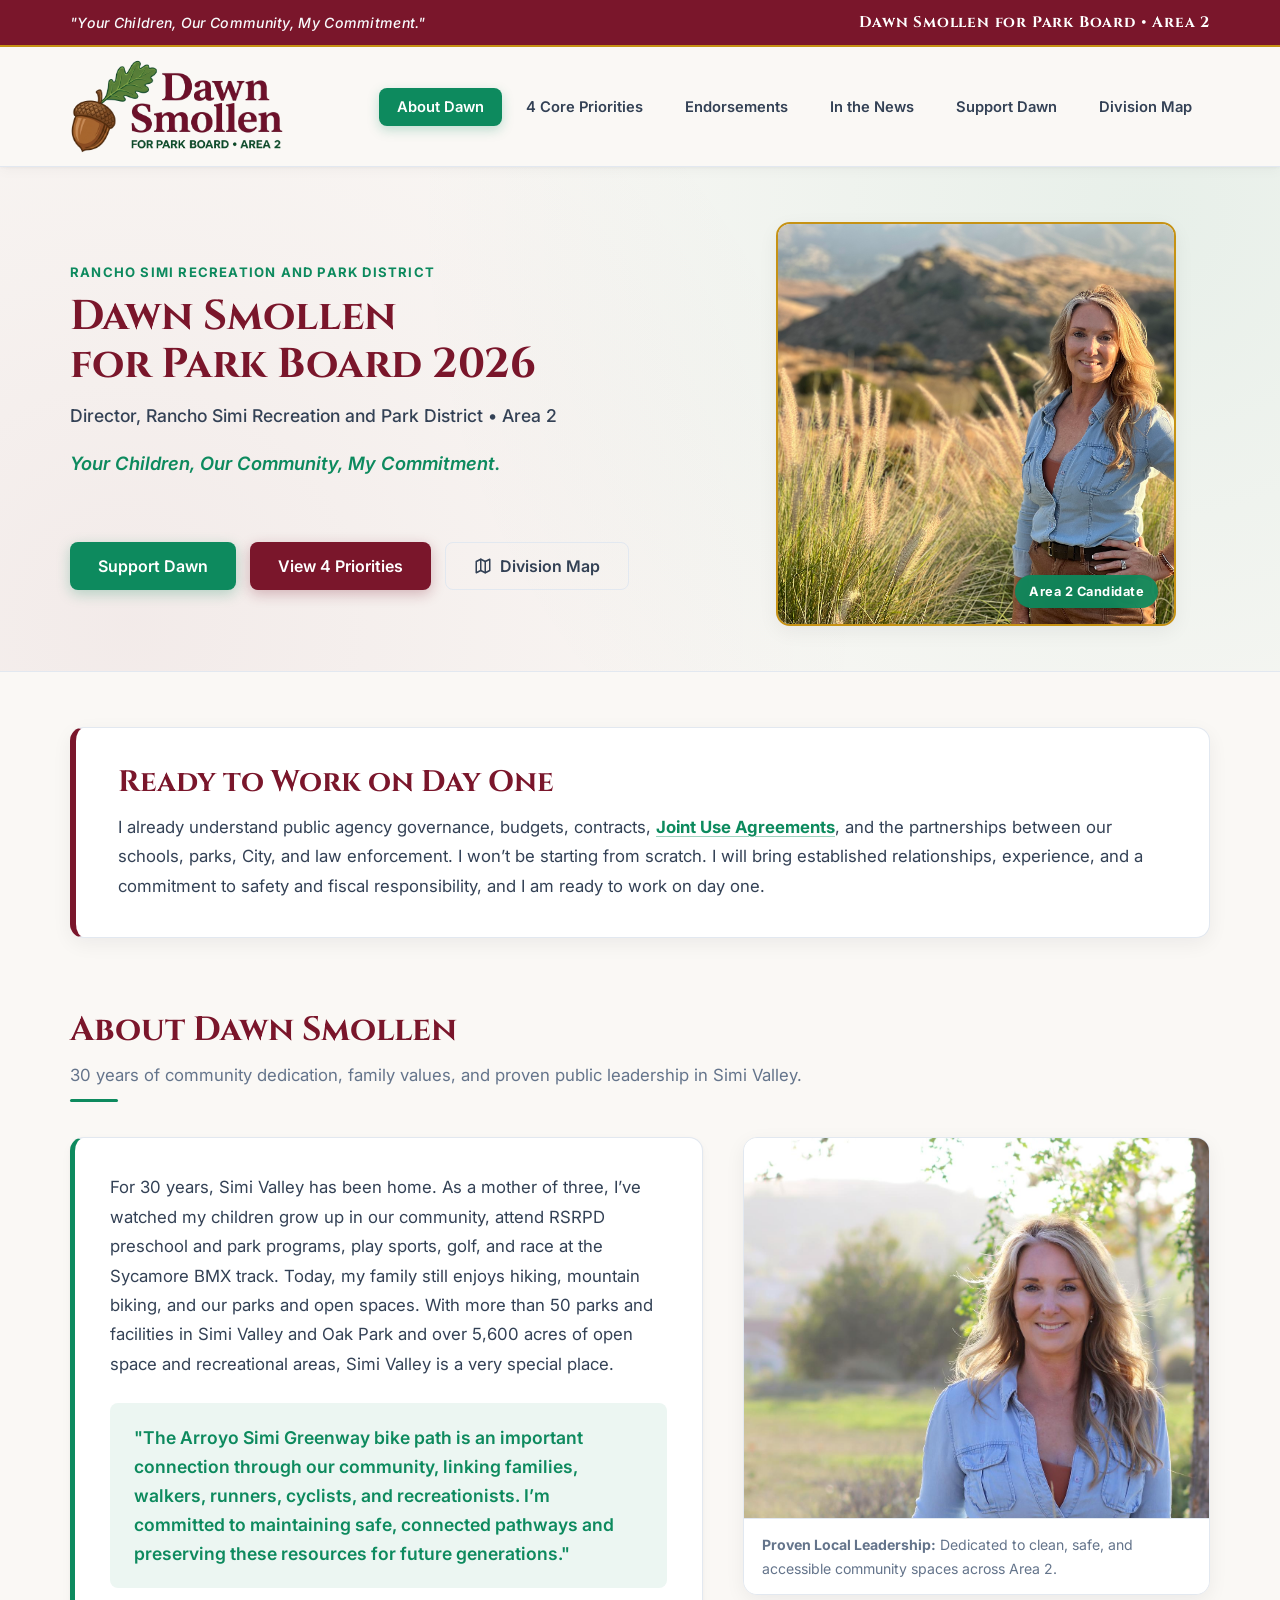
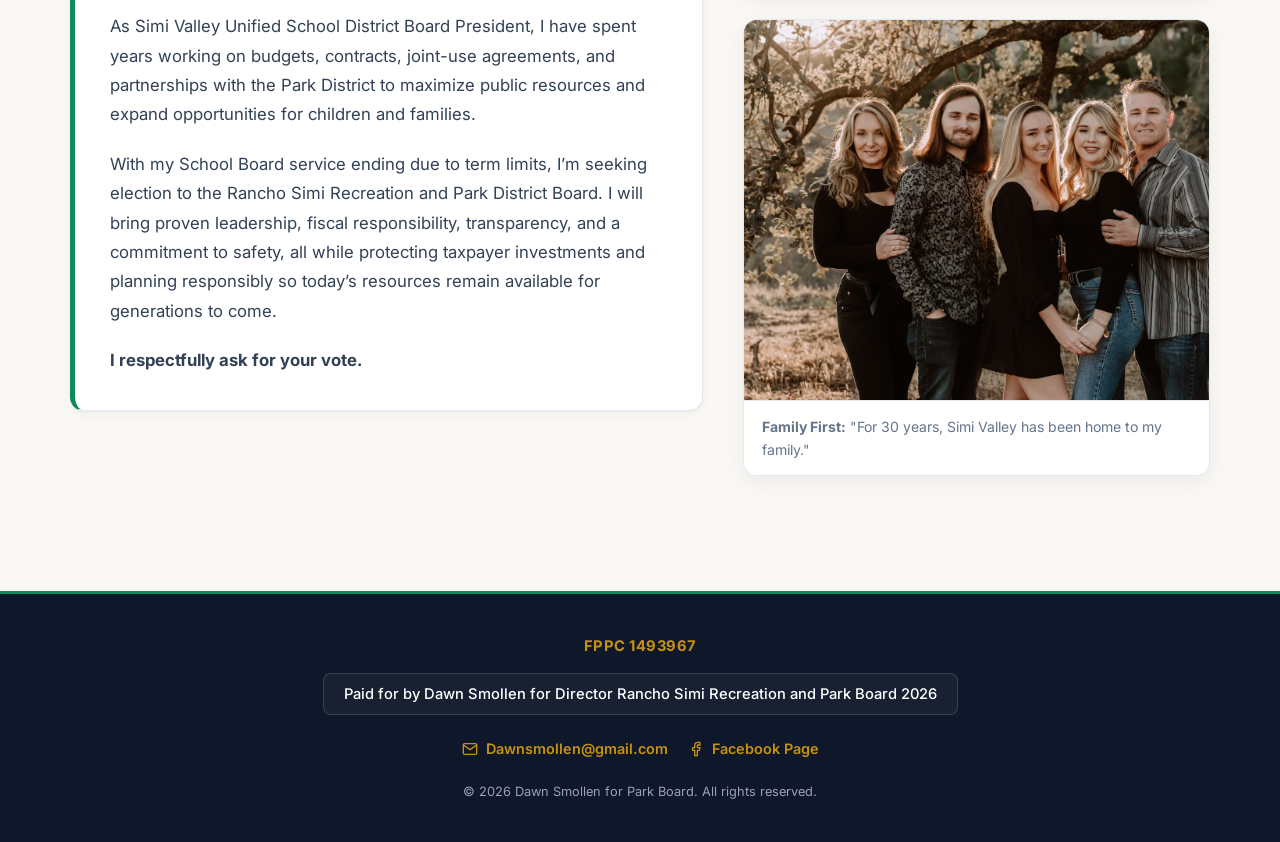
==== commit 8bab4df1: "Add Joint Use Partnerships & Agreements page with official Granicus document links, link homepage co" ====
--- a/index.html
+++ b/index.html
@@ -115,7 +115,7 @@
       <div class="day-one-feature-card">
         <h2 class="day-one-title">Ready to Work on Day One</h2>
         <p class="day-one-body">
-          I already understand public agency governance, budgets, contracts, Joint Use Agreements, and the partnerships between our schools, parks, City, and law enforcement. I won’t be starting from scratch. I will bring established relationships, experience, and a commitment to safety and fiscal responsibility, and I am ready to work on day one.
+          I already understand public agency governance, budgets, contracts, <a href="#joint-use" onclick="switchTab('joint-use')" class="inline-content-link">Joint Use Agreements</a>, and the partnerships between our schools, parks, City, and law enforcement. I won’t be starting from scratch. I will bring established relationships, experience, and a commitment to safety and fiscal responsibility, and I am ready to work on day one.
         </p>
       </div>
 
@@ -213,7 +213,7 @@
           </div>
           <div class="priority-body">
             <h3>Invest Wisely & Maximize Community Resources</h3>
-            <p>I understand the Joint Use Agreements between the School District and Park District and how these partnerships help maximize facilities, programs, and taxpayer resources. We should continue sharing resources where it makes sense, avoiding unnecessary duplication, and making responsible investments that provide lasting value for children, families, adults, and seniors.</p>
+            <p>I understand the <a href="#joint-use" onclick="switchTab('joint-use')" class="inline-content-link">Joint Use Agreements</a> between the School District and Park District and how these partnerships help maximize facilities, programs, and taxpayer resources. We should continue sharing resources where it makes sense, avoiding unnecessary duplication, and making responsible investments that provide lasting value for children, families, adults, and seniors.</p>
           </div>
         </article>
       </div>
@@ -515,6 +515,98 @@
       </div>
     </div>
 
+    <!-- UNLISTED TAB: JOINT USE AGREEMENTS -->
+    <div id="joint-useTab" class="tab-pane">
+      <div class="section-header">
+        <h2 class="section-title">Joint Use Partnerships & Agreements</h2>
+        <p class="section-sub">Formal resource sharing between Simi Valley Unified School District & Rancho Simi Recreation and Park District.</p>
+        <div class="title-line"></div>
+      </div>
+
+      <div class="joint-use-layout">
+        <!-- Lead Highlight Card with Quote -->
+        <div class="joint-use-hero-card">
+          <div class="quote-icon-badge">
+            <svg width="24" height="24" viewBox="0 0 24 24" fill="none" stroke="currentColor" stroke-width="2" stroke-linecap="round" stroke-linejoin="round"><path d="M3 21h18M3 10h18M5 10v11M9 10v11M13 10v11M17 10v11M12 3L2 10h20L12 3z"/></svg>
+          </div>
+          <blockquote>
+            "Having served on the Simi Valley Unified School District Board, I have firsthand experience with the importance of these partnerships and joint-use agreements. For me, this partnership represents good government: two public agencies coordinating the resources taxpayers have already paid for so those facilities can serve more people and provide more opportunities for our children."
+          </blockquote>
+          <div class="quote-author-tag">&mdash; Dawn Smollen, Candidate for Park Board Area 2</div>
+        </div>
+
+        <!-- Main Copy Sections -->
+        <div class="joint-use-content-card">
+          <div class="joint-use-block">
+            <h3><svg width="20" height="20" viewBox="0 0 24 24" fill="none" stroke="currentColor" stroke-width="2" stroke-linecap="round" stroke-linejoin="round"><rect x="3" y="4" width="18" height="18" rx="2" ry="2"/><line x1="16" y1="2" x2="16" y2="6"/><line x1="8" y1="2" x2="8" y2="6"/><line x1="3" y1="10" x2="21" y2="10"/></svg> Formal 1988 Foundation & Ongoing Resource Sharing</h3>
+            <p>Simi Valley Unified School District and Rancho Simi Recreation and Park District have a long-standing, formal partnership for the shared use of public facilities and resources.</p>
+            <p>The relationship is not simply informal cooperation. The two agencies entered into an <em>Agreement for Joint Use of Grounds, Buildings, Facilities and Equipment</em> effective July 5, 1988. That agreement has been supplemented and amended over the years to address specific facilities and uses. Park District records identify shared-use arrangements involving facilities including Apollo High School athletic fields, Berylwood Elementary School property, and field space at the Adult Education campus.</p>
+          </div>
+
+          <div class="joint-use-block">
+            <h3><svg width="20" height="20" viewBox="0 0 24 24" fill="none" stroke="currentColor" stroke-width="2" stroke-linecap="round" stroke-linejoin="round"><path d="M17 21v-2a4 4 0 0 0-4-4H5a4 4 0 0 0-4 4v2"/><circle cx="9" cy="7" r="4"/><path d="M23 21v-2a4 4 0 0 0-3-3.87"/><path d="M16 3.13a4 4 0 0 1 0 7.75"/></svg> Direct Community & Youth Impact</h3>
+            <p>The partnership can be seen directly in programs serving our children. Rancho Simi Recreation and Park District operates before- and after-school programs on SVUSD campuses. For example:</p>
+            <ul class="joint-use-bullet-list">
+              <li><strong>Township Elementary:</strong> Before- and after-school care is provided on-site directly through the Park District.</li>
+              <li><strong>Mountain View Elementary:</strong> Identifies a Rancho Simi program operating on-site from 6:45 a.m. to 6:00 p.m.</li>
+              <li><strong>Knolls Elementary:</strong> Identifies its After-School Club as an official Rancho Simi Recreation and Park District program.</li>
+              <li><strong>Garden Grove & Crestview Elementary Schools:</strong> Also feature Rancho Simi before- and/or after-school programs serving their students.</li>
+            </ul>
+          </div>
+
+          <div class="joint-use-block">
+            <h3><svg width="20" height="20" viewBox="0 0 24 24" fill="none" stroke="currentColor" stroke-width="2" stroke-linecap="round" stroke-linejoin="round"><circle cx="12" cy="12" r="10"/><path d="m4.93 4.93 4.24 4.24"/><path d="m14.83 9.17 4.24-4.24"/><path d="m14.83 14.83 4.24 4.24"/><path d="m9.17 14.83-4.24 4.24"/></svg> Athletics & Recreational Facilities Sharing</h3>
+            <p>The partnership also extends to athletics and recreational facilities. The joint-use documents specifically address Park District use of Apollo High School fields and reference agreements covering softball fields at Berylwood Elementary and Apollo High School, as well as field space at the Adult Education campus. Park District records also show Apollo High School softball fields being made available for organized community youth softball, demonstrating how school property can serve recreational needs beyond the regular school day.</p>
+            <p>This is a practical example of two public agencies sharing resources rather than unnecessarily duplicating them. School campuses can provide locations for recreation and after-school programming, while Park District facilities and recreational resources can support students, athletics, and community activities.</p>
+          </div>
+
+          <div class="joint-use-block">
+            <h3><svg width="20" height="20" viewBox="0 0 24 24" fill="none" stroke="currentColor" stroke-width="2" stroke-linecap="round" stroke-linejoin="round"><path d="M12 22s8-4 8-10V5l-8-3-8 3v7c0 6 8 10 8 10z"/></svg> Experienced Governance & Fiscal Responsibility</h3>
+            <p>Having served on the Simi Valley Unified School District Board, I have firsthand experience with the importance of these partnerships and joint-use agreements. I understand that they involve more than simply opening a gate or allowing someone to use a field. They require agreements regarding scheduling, maintenance, responsibilities, costs, insurance, safety, and the appropriate use of publicly owned facilities.</p>
+            <p>As I move from my service on the School Board to seeking a position on the Rancho Simi Recreation and Park District Board, that experience gives me an understanding of both the educational and recreational sides of this partnership. It is an existing relationship that can continue to be strengthened so our youth have safe, productive places to learn, participate in programs, play sports, stay active, and connect with their community.</p>
+          </div>
+        </div>
+
+        <!-- Official Public Documentation Links Card -->
+        <div class="joint-use-docs-card">
+          <h3 class="docs-card-title">Official Public Records & Documentation</h3>
+          <p class="docs-card-sub">Access official municipal and park district records regarding joint-use agreements:</p>
+          
+          <div class="docs-links-grid">
+            <a href="https://simivalley.granicus.com/MetaViewer.php?clip_id=1921&meta_id=120581" target="_blank" rel="noopener noreferrer" class="doc-link-item">
+              <div class="doc-info">
+                <strong>City of Simi Valley Public Record #1</strong>
+                <span>Granicus Document MetaViewer File #120581</span>
+              </div>
+              <svg width="18" height="18" viewBox="0 0 24 24" fill="none" stroke="currentColor" stroke-width="2" stroke-linecap="round" stroke-linejoin="round" class="external-icon"><path d="M18 13v6a2 2 0 0 1-2 2H5a2 2 0 0 1-2-2V8a2 2 0 0 1 2-2h6"/><polyline points="15 3 21 3 21 9"/><line x1="10" y1="14" x2="21" y2="3"/></svg>
+            </a>
+
+            <a href="https://simivalley.granicus.com/MetaViewer.php?view_id=7&clip_id=2365&meta_id=161493" target="_blank" rel="noopener noreferrer" class="doc-link-item">
+              <div class="doc-info">
+                <strong>City of Simi Valley Public Record #2</strong>
+                <span>Granicus Document MetaViewer File #161493</span>
+              </div>
+              <svg width="18" height="18" viewBox="0 0 24 24" fill="none" stroke="currentColor" stroke-width="2" stroke-linecap="round" stroke-linejoin="round" class="external-icon"><path d="M18 13v6a2 2 0 0 1-2 2H5a2 2 0 0 1-2-2V8a2 2 0 0 1 2-2h6"/><polyline points="15 3 21 3 21 9"/><line x1="10" y1="14" x2="21" y2="3"/></svg>
+            </a>
+
+            <a href="https://simivalley.granicus.com/MetaViewer.php?clip_id=2877&meta_id=219464&view_id=7&utm_source=chatgpt.com" target="_blank" rel="noopener noreferrer" class="doc-link-item">
+              <div class="doc-info">
+                <strong>City of Simi Valley Public Record #3</strong>
+                <span>Granicus Document MetaViewer File #219464</span>
+              </div>
+              <svg width="18" height="18" viewBox="0 0 24 24" fill="none" stroke="currentColor" stroke-width="2" stroke-linecap="round" stroke-linejoin="round" class="external-icon"><path d="M18 13v6a2 2 0 0 1-2 2H5a2 2 0 0 1-2-2V8a2 2 0 0 1 2-2h6"/><polyline points="15 3 21 3 21 9"/><line x1="10" y1="14" x2="21" y2="3"/></svg>
+            </a>
+          </div>
+        </div>
+
+        <div class="joint-use-footer-actions">
+          <button class="btn btn-outline btn-lg" onclick="goToRoot()">
+            &larr; Return to Home Page
+          </button>
+        </div>
+      </div>
+    </div>
+
   </main>
 
   <!-- Footer -->
--- a/styles.css
+++ b/styles.css
@@ -901,50 +901,47 @@
   line-height: 1.75;
 }
 
-/* ENDORSEMENTS SECTION (INLINE ICONS, UNSTYLED PURE TYPOGRAPHY ENTRIES, MARGIN BETWEEN GROUPS) */
+/* ENDORSEMENTS SECTION (FULL-WIDTH HORIZONTAL ROWS LAYOUT) */
 .endorsements-full-grid {
-  display: grid;
-  grid-template-columns: repeat(auto-fit, minmax(280px, 1fr));
-  gap: 36px; /* Clear vertical & horizontal margin between endorsement groups */
+  display: flex;
+  flex-direction: column;
+  gap: 32px; /* Generous vertical space between endorsement category row sections */
 }
 
 .endorsement-category-card {
-  background: var(--bg-surface);
-  border: 1px solid var(--border-light);
-  border-top: 4px solid var(--secondary-green);
-  border-radius: var(--radius-md);
-  padding: 26px 28px;
+  width: 100%;
+  background: var(--bg-surface);
+  border: 1px solid var(--border-light);
+  border-left: 5px solid var(--secondary-green);
+  border-radius: var(--radius-md);
+  padding: 28px 32px;
   box-shadow: var(--shadow-card);
-  display: flex;
-  flex-direction: column;
   transition: var(--transition-fast);
-  margin-bottom: 12px;
 }
 
 .endorsement-category-card:nth-child(2n) {
-  border-top-color: var(--primary-maroon);
+  border-left-color: var(--primary-maroon);
 }
 
 .endorsement-category-card:nth-child(3n) {
-  border-top-color: var(--accent-gold);
+  border-left-color: var(--accent-gold);
 }
 
 .endorsement-category-card:hover {
-  transform: translateY(-3px);
   box-shadow: var(--shadow-hover);
+  transform: translateY(-2px);
 }
 
 .endorsement-category-header {
-  margin-bottom: 18px;
+  margin-bottom: 20px;
   padding-bottom: 14px;
   border-bottom: 1px solid var(--border-light);
 }
 
 .endorsement-category-header h3 {
   font-family: var(--font-serif);
-  font-size: 1.2rem;
-  color: var(--primary-maroon);
-  line-height: 1.3;
+  font-size: 1.35rem;
+  color: var(--primary-maroon);
   font-weight: 700;
   display: flex;
   align-items: center;
@@ -955,9 +952,9 @@
   display: inline-flex;
   align-items: center;
   justify-content: center;
-  width: 36px;
-  height: 36px;
-  border-radius: 8px;
+  width: 38px;
+  height: 38px;
+  border-radius: 10px;
   background: var(--secondary-green-light);
   color: var(--secondary-green);
   flex-shrink: 0;
@@ -973,40 +970,58 @@
   color: var(--accent-gold);
 }
 
-/* Clean, unstyled typography list for endorsement entries */
+/* Endorsement people entries arranged in a clean horizontal grid inside each full-width row */
 .endorsement-people-list {
-  display: flex;
-  flex-direction: column;
-  gap: 14px;
+  display: grid;
+  grid-template-columns: repeat(auto-fill, minmax(260px, 1fr));
+  gap: 20px 32px;
 }
 
 .person-entry {
   display: flex;
   flex-direction: column;
-  gap: 2px;
-  padding: 2px 0;
+  gap: 3px;
 }
 
 .person-name {
-  font-size: 1.02rem;
+  font-size: 1.05rem;
   color: var(--text-primary);
   font-weight: 700;
   line-height: 1.3;
 }
 
 .person-title {
-  font-size: 0.88rem;
+  font-size: 0.9rem;
   color: var(--text-muted);
   line-height: 1.35;
 }
 
+/* SUPPORT DAWN ENDORSEMENT BANNER */
+.endorsements-banner-box {
+  margin-top: 28px;
+  margin-bottom: 36px; /* Explicit vertical space separating from Contact Dawn section below */
+  background-color: var(--accent-gold-light);
+  border: 1px solid var(--accent-gold);
+  border-radius: var(--radius-sm);
+  padding: 16px;
+  text-align: center;
+  color: var(--primary-maroon);
+  font-weight: 600;
+  transition: var(--transition-fast);
+}
+
+.endorsements-banner-box:hover {
+  background-color: var(--accent-gold);
+  color: #FFFFFF;
+}
+
 /* CONTACT DAWN SECTION */
 .contact-dawn-box {
-  margin-top: 36px; /* Clear vertical space above Contact Dawn section separating from Endorsements banner */
-  background: var(--bg-surface);
-  border: 1px solid var(--border-light);
-  border-left: 4px solid var(--secondary-green);
-  padding: 26px 28px;
+  margin-top: 36px; /* Generous vertical space separating Contact Dawn section from Endorsements banner */
+  background: var(--bg-surface);
+  border: 1px solid var(--border-light);
+  border-left: 5px solid var(--secondary-green);
+  padding: 28px 30px;
   border-radius: var(--radius-md);
   box-shadow: var(--shadow-card);
 }
@@ -1014,36 +1029,42 @@
 .contact-buttons-grid {
   display: flex;
   flex-direction: column;
-  gap: 14px; /* Vertical space separating email and facebook links */
-  margin-top: 14px;
+  gap: 16px; /* Explicit vertical gap between email and facebook cards */
+  margin-top: 18px;
 }
 
 .contact-link-item {
   display: flex;
   align-items: center;
   justify-content: space-between;
-  padding: 14px 18px;
+  padding: 16px 20px;
   background: var(--bg-main);
   border: 1px solid var(--border-light);
   border-radius: var(--radius-sm);
   color: var(--text-primary);
   font-weight: 600;
-  font-size: 0.95rem;
+  font-size: 0.96rem;
+  text-decoration: none;
   transition: var(--transition-fast);
+  margin-bottom: 4px;
+}
+
+.contact-link-item:last-child {
+  margin-bottom: 0;
 }
 
 .contact-link-item:hover {
   border-color: var(--secondary-green);
   color: var(--secondary-green);
   background: #FFFFFF;
-  transform: translateX(3px);
+  transform: translateX(4px);
   box-shadow: var(--shadow-subtle);
 }
 
 .contact-link-content {
   display: flex;
   align-items: center;
-  gap: 12px;
+  gap: 14px;
 }
 
 .contact-link-item .external-icon {
@@ -1053,6 +1074,204 @@
 
 .contact-link-item:hover .external-icon {
   color: var(--secondary-green);
+}
+
+/* Inline content links in text */
+.inline-content-link {
+  color: var(--secondary-green);
+  font-weight: 700;
+  text-decoration: underline;
+  text-decoration-color: rgba(13, 138, 94, 0.4);
+  text-underline-offset: 3px;
+  transition: var(--transition-fast);
+}
+
+.inline-content-link:hover {
+  color: var(--primary-maroon);
+  text-decoration-color: var(--primary-maroon);
+}
+
+/* JOINT USE AGREEMENTS UNLISTED TAB STYLING */
+.joint-use-layout {
+  display: flex;
+  flex-direction: column;
+  gap: 32px;
+}
+
+.joint-use-hero-card {
+  background: radial-gradient(circle at 95% 10%, var(--secondary-green-light) 0%, transparent 60%),
+              var(--bg-surface);
+  border: 1px solid var(--border-light);
+  border-left: 6px solid var(--secondary-green);
+  border-radius: var(--radius-md);
+  padding: 32px 38px;
+  box-shadow: var(--shadow-card);
+  position: relative;
+}
+
+.quote-icon-badge {
+  width: 44px;
+  height: 44px;
+  border-radius: 12px;
+  background: var(--secondary-green-light);
+  color: var(--secondary-green);
+  display: flex;
+  align-items: center;
+  justify-content: center;
+  margin-bottom: 16px;
+}
+
+.joint-use-hero-card blockquote {
+  font-family: var(--font-serif);
+  font-size: 1.15rem;
+  font-style: italic;
+  color: var(--primary-maroon);
+  line-height: 1.65;
+  margin: 0 0 14px 0;
+}
+
+.quote-author-tag {
+  font-size: 0.9rem;
+  font-weight: 700;
+  color: var(--secondary-green);
+  text-transform: uppercase;
+  letter-spacing: 0.5px;
+}
+
+.joint-use-content-card {
+  background: var(--bg-surface);
+  border: 1px solid var(--border-light);
+  border-radius: var(--radius-md);
+  padding: 36px;
+  box-shadow: var(--shadow-card);
+  display: flex;
+  flex-direction: column;
+  gap: 28px;
+}
+
+.joint-use-block h3 {
+  font-family: var(--font-serif);
+  font-size: 1.3rem;
+  color: var(--primary-maroon);
+  font-weight: 700;
+  margin-bottom: 12px;
+  display: flex;
+  align-items: center;
+  gap: 10px;
+}
+
+.joint-use-block h3 svg {
+  color: var(--secondary-green);
+  flex-shrink: 0;
+}
+
+.joint-use-block p {
+  font-size: 1.02rem;
+  color: var(--text-secondary);
+  line-height: 1.7;
+  margin-bottom: 12px;
+}
+
+.joint-use-block p:last-child {
+  margin-bottom: 0;
+}
+
+.joint-use-bullet-list {
+  list-style: none !important;
+  padding: 0 !important;
+  margin: 14px 0 !important;
+  display: flex;
+  flex-direction: column;
+  gap: 10px;
+}
+
+.joint-use-bullet-list li {
+  position: relative;
+  padding-left: 24px;
+  font-size: 0.98rem;
+  color: var(--text-secondary);
+  line-height: 1.6;
+}
+
+.joint-use-bullet-list li::before {
+  content: "•";
+  position: absolute;
+  left: 6px;
+  top: 0;
+  color: var(--secondary-green);
+  font-size: 1.2rem;
+  font-weight: bold;
+}
+
+.joint-use-docs-card {
+  background: var(--bg-main);
+  border: 1px solid var(--border-light);
+  border-left: 5px solid var(--accent-gold);
+  border-radius: var(--radius-md);
+  padding: 28px 32px;
+  box-shadow: var(--shadow-subtle);
+}
+
+.docs-card-title {
+  font-family: var(--font-serif);
+  font-size: 1.25rem;
+  color: var(--primary-maroon);
+  font-weight: 700;
+  margin-bottom: 4px;
+}
+
+.docs-card-sub {
+  font-size: 0.9rem;
+  color: var(--text-muted);
+  margin-bottom: 18px;
+}
+
+.docs-links-grid {
+  display: flex;
+  flex-direction: column;
+  gap: 12px;
+}
+
+.doc-link-item {
+  display: flex;
+  align-items: center;
+  justify-content: space-between;
+  padding: 14px 18px;
+  background: var(--bg-surface);
+  border: 1px solid var(--border-light);
+  border-radius: var(--radius-sm);
+  color: var(--text-primary);
+  text-decoration: none;
+  transition: var(--transition-fast);
+}
+
+.doc-link-item:hover {
+  border-color: var(--secondary-green);
+  color: var(--secondary-green);
+  transform: translateX(3px);
+  box-shadow: var(--shadow-subtle);
+}
+
+.doc-info {
+  display: flex;
+  flex-direction: column;
+  gap: 2px;
+}
+
+.doc-info strong {
+  font-size: 0.95rem;
+  color: var(--text-primary);
+}
+
+.doc-info span {
+  font-size: 0.82rem;
+  color: var(--text-muted);
+}
+
+.joint-use-footer-actions {
+  display: flex;
+  justify-content: flex-start;
+  margin-top: 10px;
 }
 
 /* Responsive */
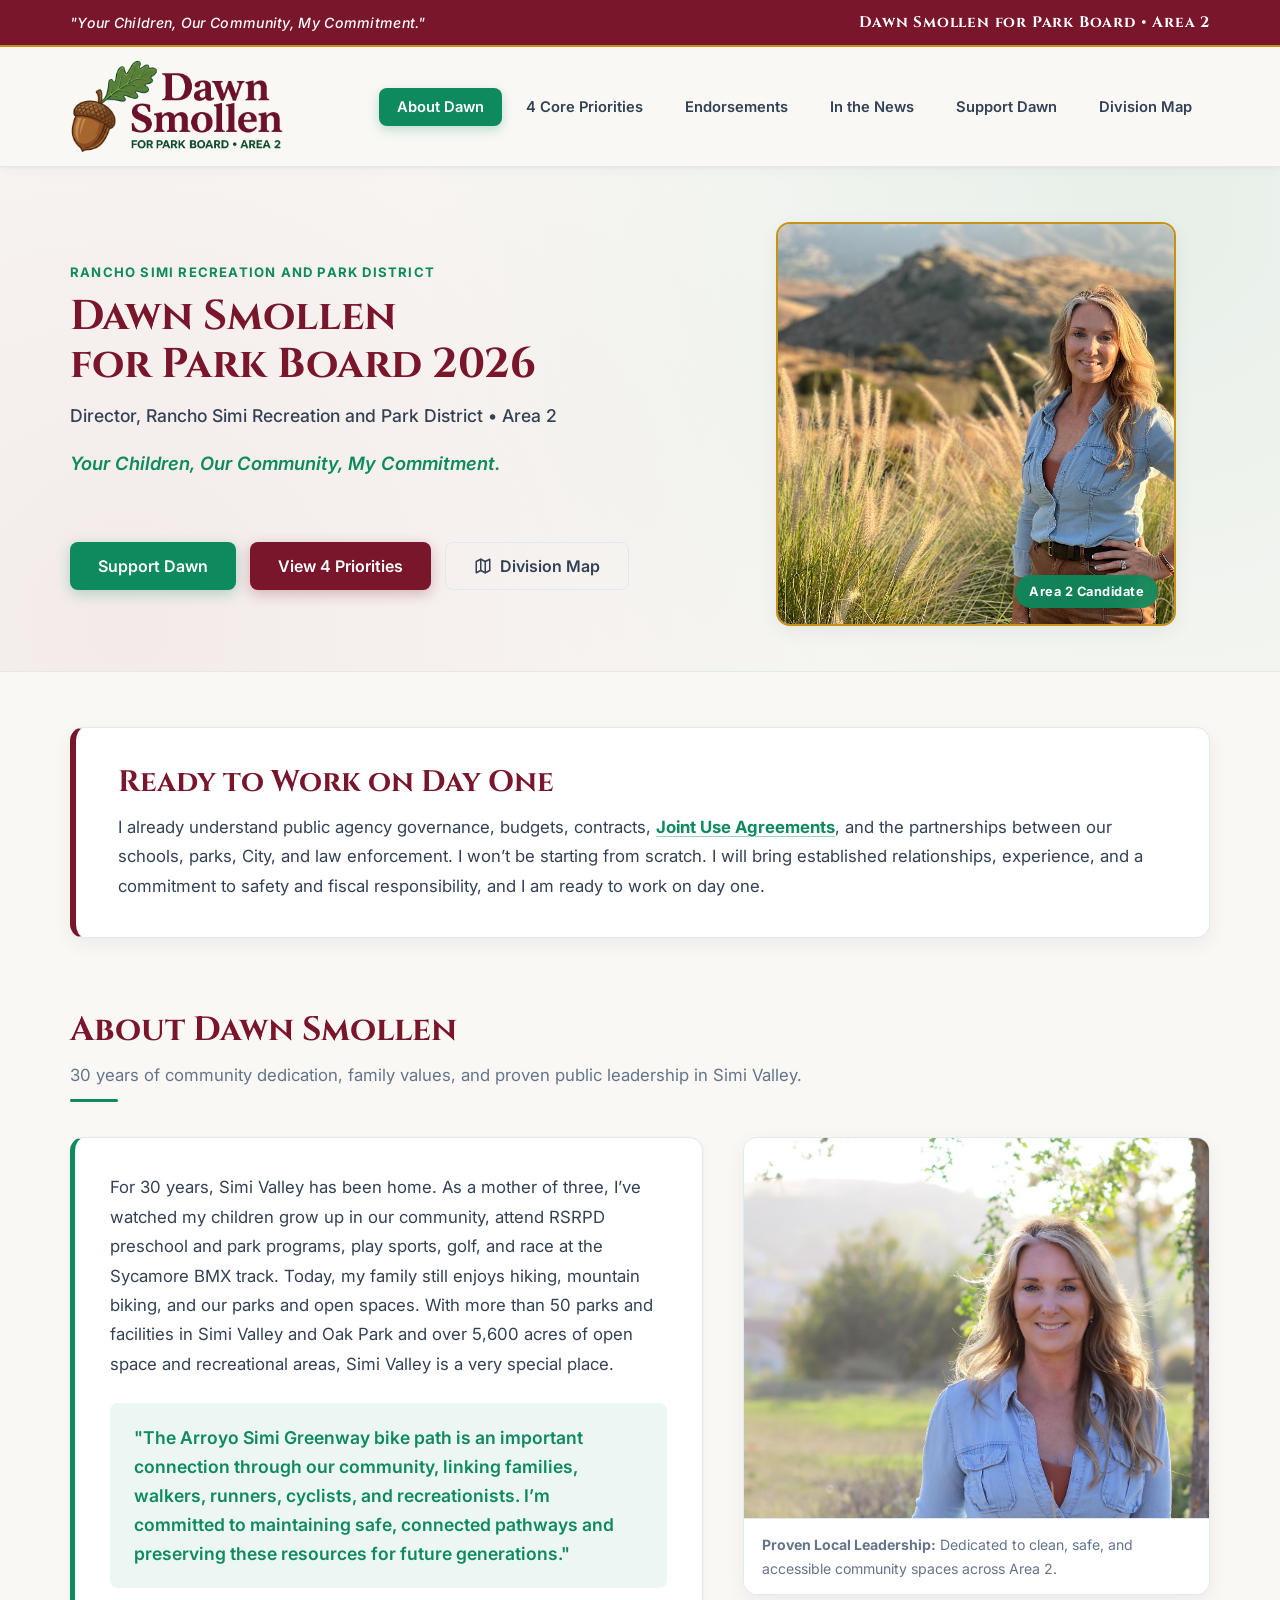
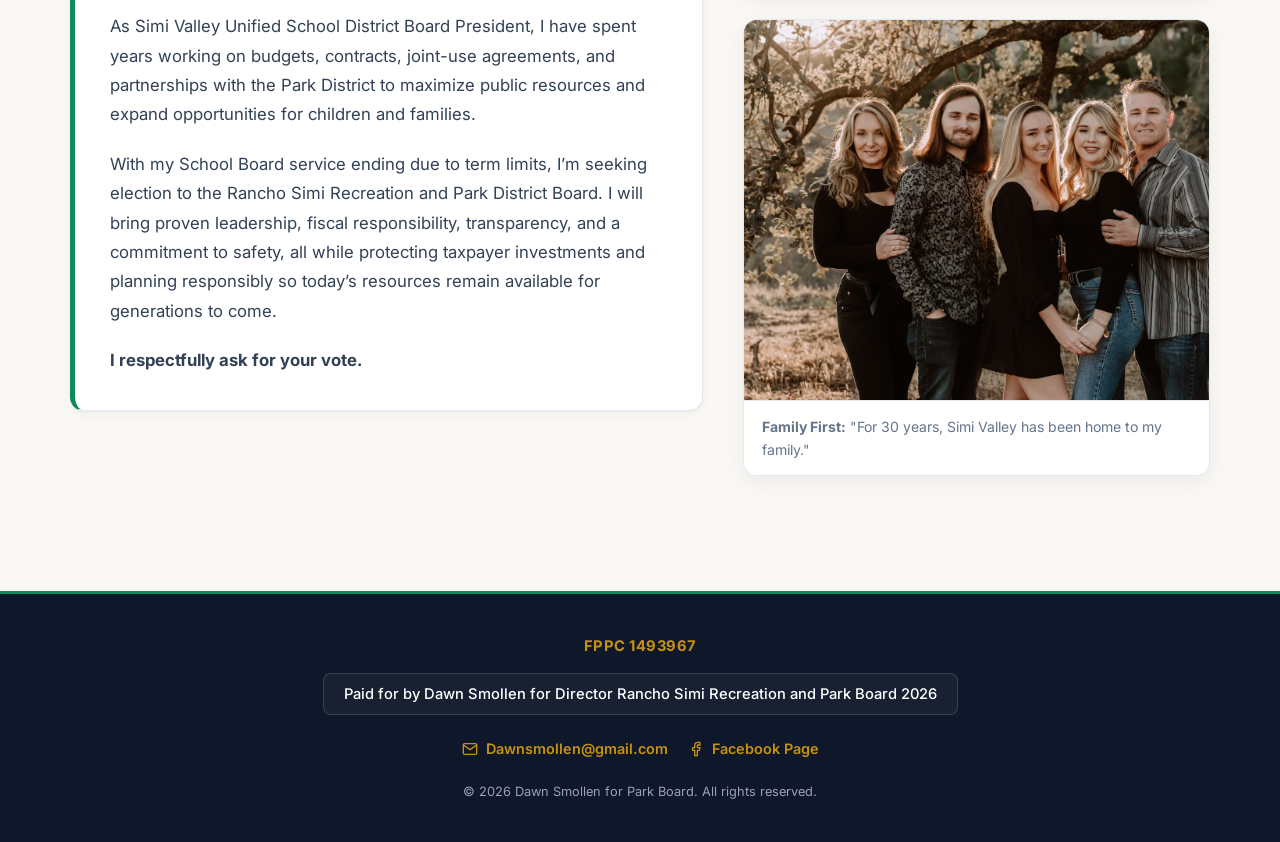
==== commit 21fbfa80: "Update Support Dawn action forms with official Google Form URLs for Yard Signs, Check Pick-Up, and V" ====
--- a/index.html
+++ b/index.html
@@ -115,7 +115,7 @@
       <div class="day-one-feature-card">
         <h2 class="day-one-title">Ready to Work on Day One</h2>
         <p class="day-one-body">
-          I already understand public agency governance, budgets, contracts, <a href="#joint-use" onclick="switchTab('joint-use')" class="inline-content-link">Joint Use Agreements</a>, and the partnerships between our schools, parks, City, and law enforcement. I won’t be starting from scratch. I will bring established relationships, experience, and a commitment to safety and fiscal responsibility, and I am ready to work on day one.
+          I already understand public agency governance, budgets, contracts, <a href="joint-use-agreements.html" onclick="switchTab('joint-use'); return false;" class="inline-content-link">Joint Use Agreements</a>, and the partnerships between our schools, parks, City, and law enforcement. I won’t be starting from scratch. I will bring established relationships, experience, and a commitment to safety and fiscal responsibility, and I am ready to work on day one.
         </p>
       </div>
 
@@ -213,7 +213,7 @@
           </div>
           <div class="priority-body">
             <h3>Invest Wisely & Maximize Community Resources</h3>
-            <p>I understand the <a href="#joint-use" onclick="switchTab('joint-use')" class="inline-content-link">Joint Use Agreements</a> between the School District and Park District and how these partnerships help maximize facilities, programs, and taxpayer resources. We should continue sharing resources where it makes sense, avoiding unnecessary duplication, and making responsible investments that provide lasting value for children, families, adults, and seniors.</p>
+            <p>I understand the <a href="joint-use-agreements.html" onclick="switchTab('joint-use'); return false;" class="inline-content-link">Joint Use Agreements</a> between the School District and Park District and how these partnerships help maximize facilities, programs, and taxpayer resources. We should continue sharing resources where it makes sense, avoiding unnecessary duplication, and making responsible investments that provide lasting value for children, families, adults, and seniors.</p>
           </div>
         </article>
       </div>
@@ -418,7 +418,7 @@
               <div class="option-text">
                 <h4>Request a Lawn Sign</h4>
                 <p>We are happy to drop off and install campaign signs free of charge in Area 2.</p>
-                <a href="https://forms.google.com" target="_blank" rel="noopener noreferrer" class="btn btn-primary btn-sm" style="margin-top: 8px;">
+                <a href="https://docs.google.com/forms/d/e/1FAIpQLSdZNs2IaJ8-kGnDYbXg5ZeY2O8HxRIwkz1CKGDqgw0axSgoMQ/viewform?usp=header" target="_blank" rel="noopener noreferrer" class="btn btn-primary btn-sm" style="margin-top: 8px;">
                   Fill Out Yard Sign Request Form &rarr;
                 </a>
               </div>
@@ -432,7 +432,7 @@
               <div class="option-text">
                 <h4>Donate via Check</h4>
                 <p>If you prefer to write a check, we are happy to pick them up directly from your residence.</p>
-                <a href="https://forms.google.com" target="_blank" rel="noopener noreferrer" class="btn btn-maroon btn-sm" style="margin-top: 8px;">
+                <a href="https://docs.google.com/forms/d/e/1FAIpQLSdxlXqch3a3FeAd6Bjii1TmHFeCvK4ocU4G8opW50MNlgvLLA/viewform?usp=publish-editor" target="_blank" rel="noopener noreferrer" class="btn btn-maroon btn-sm" style="margin-top: 8px;">
                   Fill Out Check Pick-Up Request Form &rarr;
                 </a>
               </div>
@@ -446,7 +446,7 @@
               <div class="option-text">
                 <h4>Volunteer & Walk Neighborhoods</h4>
                 <p>Join our volunteer team walking neighborhoods and dropping campaign information for neighbors.</p>
-                <a href="https://forms.google.com" target="_blank" rel="noopener noreferrer" class="btn btn-gold btn-sm" style="margin-top: 8px;">
+                <a href="https://docs.google.com/forms/d/e/1FAIpQLSc1kbgK1B_RID-r_pqun_PBP_l1TdauKrdE-oKDCtcnv9vvmw/viewform?usp=publish-editor" target="_blank" rel="noopener noreferrer" class="btn btn-gold btn-sm" style="margin-top: 8px;">
                   Fill Out Volunteer Registration Form &rarr;
                 </a>
               </div>
--- a/styles.css
+++ b/styles.css
@@ -54,6 +54,8 @@
 html {
   scroll-behavior: smooth;
   font-size: 16px;
+  overflow-x: hidden;
+  max-width: 100%;
 }
 
 body {
@@ -62,6 +64,8 @@
   color: var(--text-primary);
   line-height: 1.65;
   -webkit-font-smoothing: antialiased;
+  overflow-x: hidden;
+  max-width: 100%;
 }
 
 .container {
@@ -1282,6 +1286,10 @@
 }
 
 @media (max-width: 768px) {
+  .container {
+    width: 94%;
+  }
+
   .mobile-menu-toggle {
     display: flex;
   }
@@ -1308,4 +1316,79 @@
     text-align: center;
     gap: 6px;
   }
-}
+
+  /* Support Dawn Mobile Refinements (Eliminates Horizontal Overflow / Side Scroll) */
+  .support-layout {
+    grid-template-columns: 1fr;
+    gap: 24px;
+  }
+
+  .support-action-card,
+  .support-venmo-card,
+  .contact-dawn-box {
+    padding: 22px 16px;
+    max-width: 100%;
+    box-sizing: border-box;
+  }
+
+  .support-option-item {
+    flex-direction: column;
+    align-items: flex-start;
+    gap: 12px;
+    padding: 16px 14px;
+    max-width: 100%;
+    box-sizing: border-box;
+  }
+
+  .option-text {
+    width: 100%;
+  }
+
+  .support-option-item .btn {
+    width: 100%;
+    display: flex;
+    text-align: center;
+    justify-content: center;
+    padding: 10px 14px;
+    font-size: 0.86rem;
+    white-space: normal;
+  }
+
+  .contact-link-item {
+    padding: 12px 14px;
+    max-width: 100%;
+    box-sizing: border-box;
+    gap: 8px;
+  }
+
+  .contact-link-content {
+    min-width: 0;
+    flex: 1;
+    overflow: hidden;
+  }
+
+  .contact-link-content span {
+    word-break: break-word;
+    overflow-wrap: anywhere;
+    font-size: 0.86rem;
+  }
+
+  .contact-link-item .external-icon {
+    flex-shrink: 0;
+  }
+
+  .reporting-box {
+    padding: 14px;
+    box-sizing: border-box;
+    word-break: break-word;
+    font-size: 0.84rem;
+  }
+
+  .endorsement-category-card {
+    padding: 20px 18px;
+  }
+
+  .endorsement-people-list {
+    grid-template-columns: 1fr;
+  }
+}
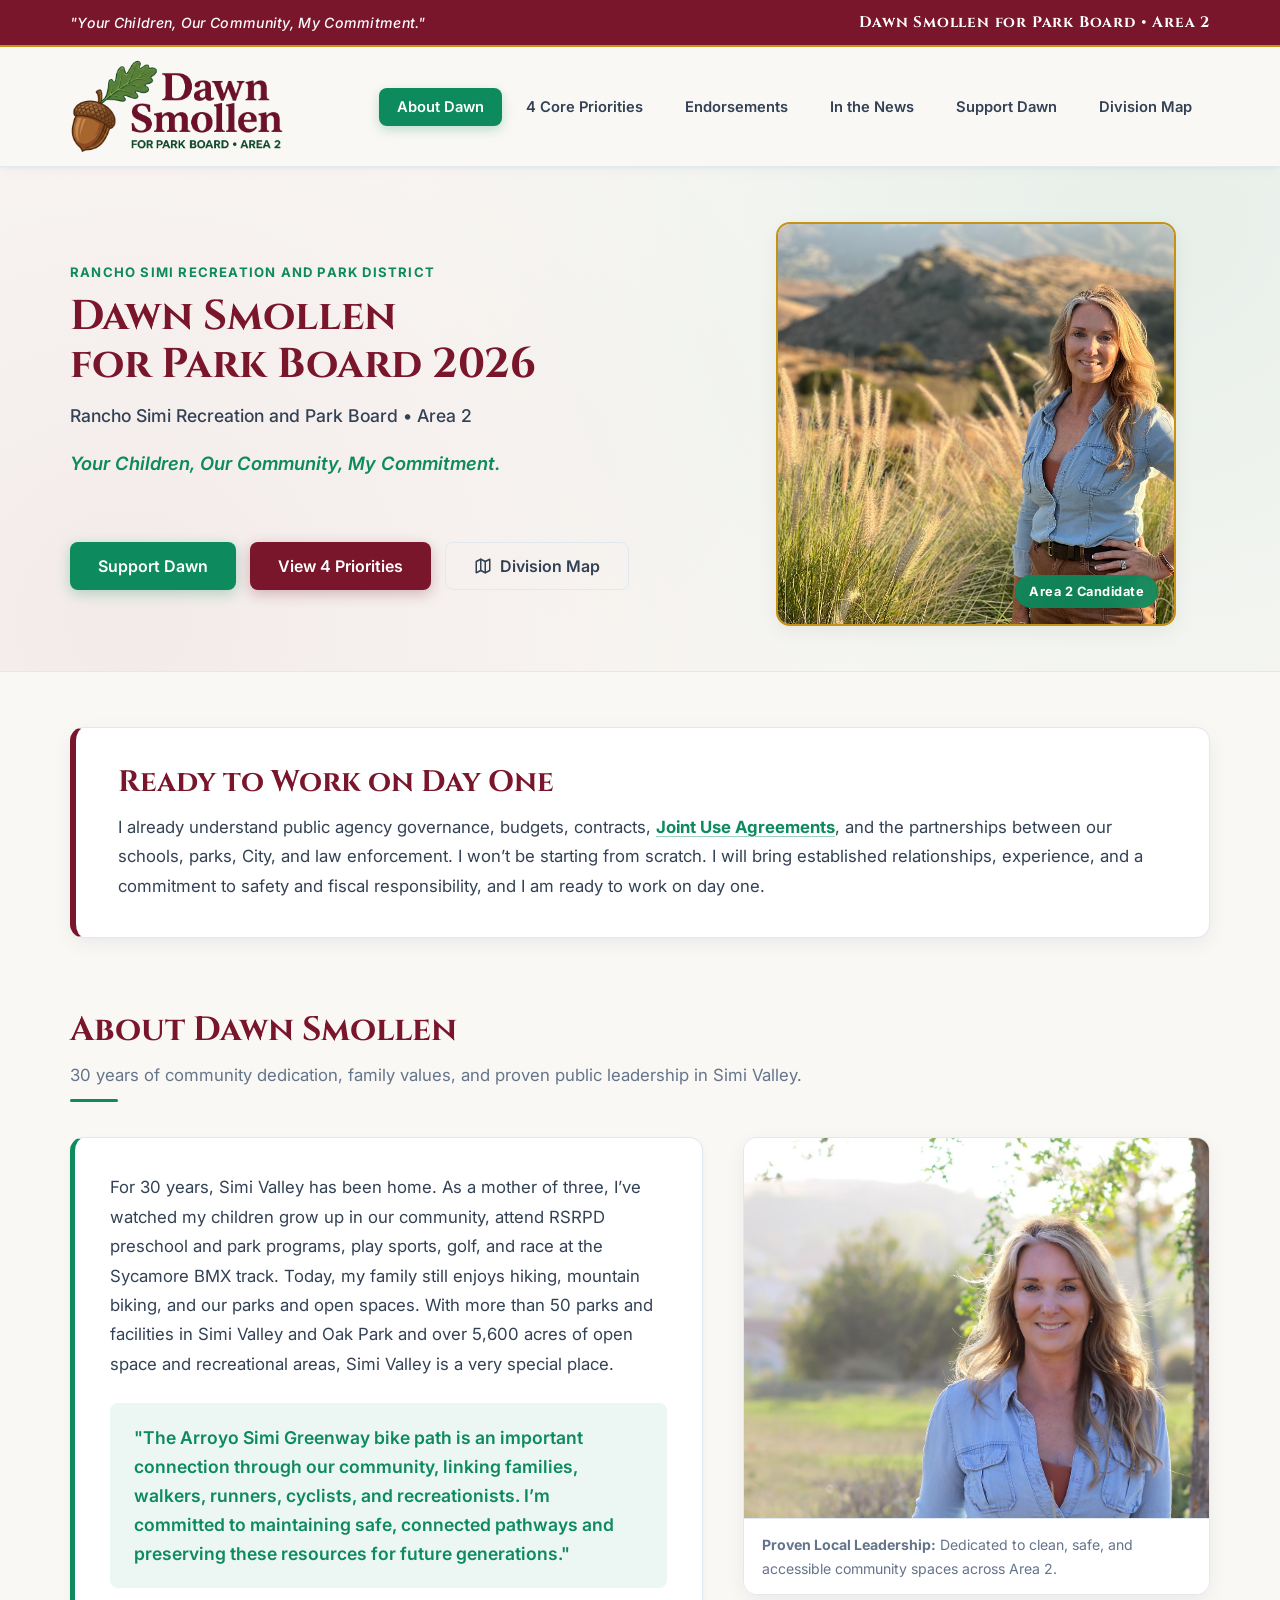
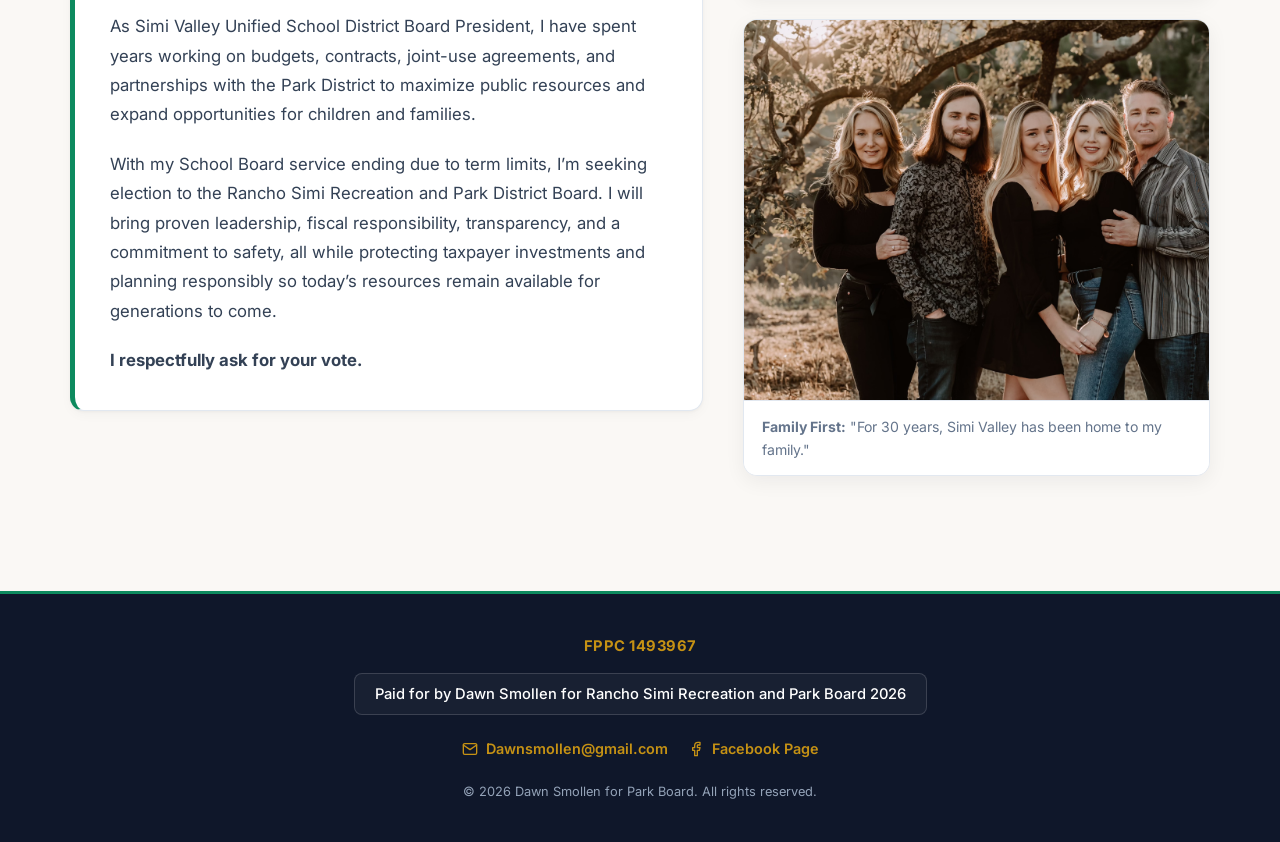
==== commit 17f4eaf4: "Remove Director title references across meta tags, hero subtitle, footers, and OG banner image" ====
--- a/index.html
+++ b/index.html
@@ -3,7 +3,7 @@
 <head>
   <meta charset="UTF-8">
   <meta name="viewport" content="width=device-width, initial-scale=1.0">
-  <meta name="description" content="Official campaign website for Dawn Smollen for Director, Rancho Simi Recreation and Park District Area 2 / Division #2. Your Children, Our Community, My Commitment. FPPC 1493967.">
+  <meta name="description" content="Official campaign website for Dawn Smollen for Rancho Simi Recreation and Park Board Area 2 / Division #2. Your Children, Our Community, My Commitment. FPPC 1493967.">
   <meta name="author" content="Dawn Smollen for Park Board 2026">
   <meta name="robots" content="index, follow">
   <title>Dawn Smollen for Park Board 2026 | Area 2</title>
@@ -11,7 +11,7 @@
   <!-- Open Graph / Social Sharing Meta Tags (iMessage, WhatsApp, Facebook, LinkedIn) -->
   <meta property="og:type" content="website">
   <meta property="og:title" content="Dawn Smollen for Park Board 2026 | Area 2">
-  <meta property="og:description" content="Official campaign website for Dawn Smollen, candidate for Director, Rancho Simi Recreation and Park District Area 2. Your Children, Our Community, My Commitment. FPPC 1493967.">
+  <meta property="og:description" content="Official campaign website for Dawn Smollen, candidate for Rancho Simi Recreation and Park Board Area 2. Your Children, Our Community, My Commitment. FPPC 1493967.">
   <meta property="og:image" content="assets/images/og-share-banner.jpg">
   <meta property="og:image:secure_url" content="assets/images/og-share-banner.jpg">
   <meta property="og:image:type" content="image/jpeg">
@@ -23,7 +23,7 @@
   <!-- Twitter Card Meta Tags -->
   <meta name="twitter:card" content="summary_large_image">
   <meta name="twitter:title" content="Dawn Smollen for Park Board 2026 | Area 2">
-  <meta name="twitter:description" content="Official campaign website for Dawn Smollen, candidate for Director, Rancho Simi Recreation and Park District Area 2. Your Children, Our Community, My Commitment. FPPC 1493967.">
+  <meta name="twitter:description" content="Official campaign website for Dawn Smollen, candidate for Rancho Simi Recreation and Park Board Area 2. Your Children, Our Community, My Commitment. FPPC 1493967.">
   <meta name="twitter:image" content="assets/images/og-share-banner.jpg">
   <meta name="twitter:image:alt" content="Dawn Smollen for Park Board 2026 Area 2 Campaign Banner">
 
@@ -80,7 +80,7 @@
       <div class="hero-text">
         <span class="hero-tag">Rancho Simi Recreation and Park District</span>
         <h1 class="hero-heading">Dawn Smollen <br>for Park Board 2026</h1>
-        <p class="hero-sub">Director, Rancho Simi Recreation and Park District • Area 2</p>
+        <p class="hero-sub">Rancho Simi Recreation and Park Board • Area 2</p>
         
         <!-- Editorial Tagline without drop icon -->
         <div class="hero-slogan-tagline">
@@ -613,7 +613,7 @@
   <footer class="main-footer">
     <div class="container footer-content">
       <div class="footer-fppc">FPPC 1493967</div>
-      <div class="footer-paidfor">Paid for by Dawn Smollen for Director Rancho Simi Recreation and Park Board 2026</div>
+      <div class="footer-paidfor">Paid for by Dawn Smollen for Rancho Simi Recreation and Park Board 2026</div>
       
       <div class="footer-contact-links">
         <a href="mailto:Dawnsmollen@gmail.com" class="footer-contact-item">
